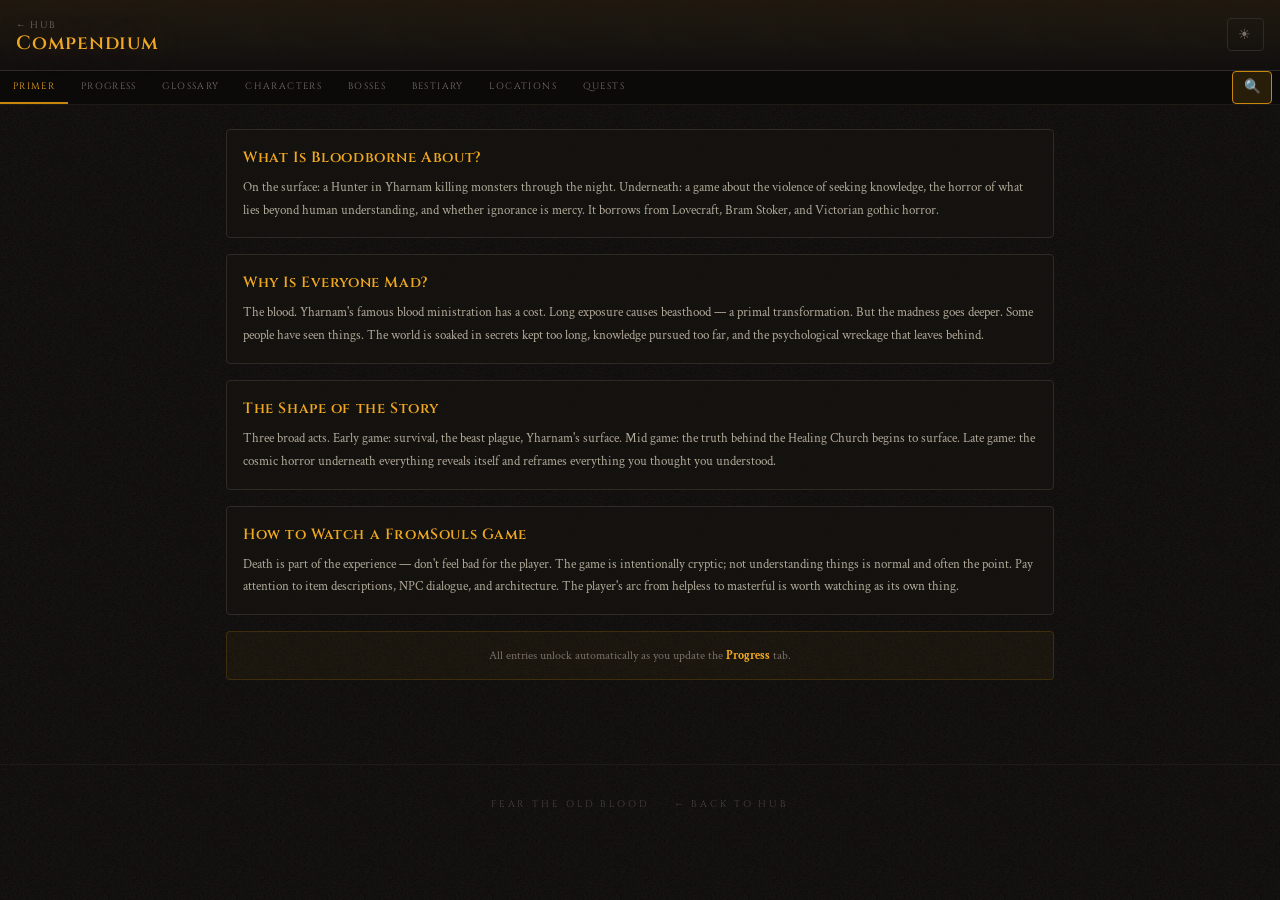
==== compendium.html @ 2b5a0d9a "Multi" ====
<!DOCTYPE html>
<html lang="en">
<head>
<meta charset="UTF-8">
<meta name="viewport" content="width=device-width, initial-scale=1.0">
<title>Hunter's Compendium — Bloodborne</title>
<link rel="stylesheet" href="shared.css">
<style>
.back-link{display:inline-flex;align-items:center;gap:0.4rem;font-size:0.6rem;letter-spacing:0.15em;text-transform:uppercase;font-family:var(--font-display);color:var(--text-dim);text-decoration:none;transition:color var(--transition)}
.back-link:hover{color:var(--accent-s)}
.area-list{max-height:280px;overflow-y:auto;display:flex;flex-direction:column;gap:2px;scrollbar-width:thin;scrollbar-color:var(--border) transparent}
.area-btn{text-align:left;padding:0.32rem 0.6rem;border-radius:3px;font-size:0.78rem;border:none;cursor:pointer;background:transparent;color:var(--text-mid);border-left:2px solid transparent;font-family:var(--font-body);transition:background var(--transition),color var(--transition);width:100%}
.area-btn:hover{background:var(--accent-dim)}
.area-btn.past{color:var(--text-faint);text-decoration:line-through}
.area-btn.current{background:rgba(200,134,10,0.15);color:var(--accent-s);border-left-color:rgba(200,134,10,0.4)}
.area-btn.boss{border-left-color:rgba(159,18,57,0.3)}
.area-badge{font-size:0.52rem;font-family:var(--font-display);letter-spacing:0.1em;text-transform:uppercase;margin-left:0.4rem;opacity:0.7}
.quest-progress-bar{height:2px;background:var(--border-sub)}
.quest-progress-fill{height:2px;transition:width 0.3s}
.quest-body{padding:0.65rem 0.85rem;border-top:1px solid var(--border-sub);display:none}
.quest-card.open .quest-body{display:block}
.type-header{font-size:0.6rem;letter-spacing:0.2em;text-transform:uppercase;font-family:var(--font-display);margin:1rem 0 0.4rem;padding-bottom:0.25rem;border-bottom:1px solid}
.tl-spine-color{background:linear-gradient(to bottom,#7c3aed,#1d4ed8,#0f766e,#b45309,#9f1239,#92400e)}
.section-intro{text-align:center;color:var(--text-dim);font-size:0.75rem;margin-bottom:0.85rem;font-style:italic}
.empty-state{text-align:center;color:var(--text-faint);font-style:italic;font-size:0.85rem;padding:2.5rem 0;font-family:var(--font-body)}
.session-form{display:flex;flex-direction:column;gap:0.55rem}
.search-result-row{display:flex;justify-content:space-between;align-items:center;padding:0.45rem 0.65rem;border-radius:3px;border:1px solid var(--border-sub);background:var(--surface);cursor:pointer;transition:border-color var(--transition)}
.search-result-row:hover{border-color:var(--accent)}
</style>
</head>
<body>

<header class="site-header">
  <div class="brand">
    <a href="index.html" class="back-link">&larr; Hub</a>
    <h1 style="font-size:1.2rem;margin-top:0.15rem">Compendium</h1>
  </div>
  <div class="header-controls">
<button class="btn btn-icon" id="themeToggle" title="Toggle theme">&#9728;</button>
  </div>
</header>

<nav class="tab-nav" id="tabNav">
  <button class="tab-btn active" data-tab="primer">Primer</button>
  <button class="tab-btn" data-tab="progress">Progress</button>
  <button class="tab-btn" data-tab="glossary">Glossary</button>
  <button class="tab-btn" data-tab="characters">Characters</button>
  <button class="tab-btn" data-tab="bosses">Bosses</button>
  <button class="tab-btn" data-tab="bestiary">Bestiary</button>
  <button class="tab-btn" data-tab="locations">Locations</button>
  <button class="tab-btn" data-tab="quests">Quests</button>
  <button id="searchToggle" onclick="toggleSearch()" title="Search" style="margin-left:auto;margin-right:0.5rem;background:var(--accent-dim);border:1px solid var(--accent);border-radius:var(--radius);color:var(--accent-s);cursor:pointer;font-size:0.85rem;padding:0.3rem 0.65rem;line-height:1;transition:background 0.2s,border-color 0.2s;flex-shrink:0">&#128269;</button>
</nav>

<!-- SPOILER SHIELD OVERLAY -->
<div id="spoilerOverlay" style="position:fixed;inset:0;z-index:500;background:rgba(0,0,0,0.92);backdrop-filter:blur(8px);align-items:center;justify-content:center;padding:1.5rem;display:none">
  <div style="max-width:440px;width:100%;border:1px solid #9f1239;border-radius:4px;background:#0c0a09;padding:1.5rem">
    <p style="font-size:0.6rem;letter-spacing:0.25em;text-transform:uppercase;font-family:var(--font-display);color:#9f1239;margin-bottom:0.5rem">Story Beat Ahead</p>
    <h2 id="spoilerTitle" style="font-family:var(--font-display);font-size:1.2rem;color:#fb7185;margin-bottom:0.75rem"></h2>
    <p id="spoilerText" style="font-size:0.84rem;color:#b0a898;line-height:1.7;margin-bottom:1.25rem"></p>
    <div style="display:flex;gap:0.6rem">
      <button id="spoilerConfirm" class="btn btn-primary" style="flex:1;padding:0.65rem;border-color:#9f1239;color:#fb7185;background:rgba(159,18,57,0.15)">Understood — Unlock</button>
      <button id="spoilerCancel" class="btn" style="flex:1;padding:0.65rem">Go Back</button>
    </div>
  </div>
</div>

<!-- SEARCH BAR -->
<div id="searchWrap" style="display:none;padding:0.5rem 1rem;border-bottom:1px solid var(--border-sub);position:sticky;top:96px;z-index:80;background:var(--bg);backdrop-filter:blur(8px)">
  <div style="position:relative">
    <input type="search" id="searchInput" placeholder="Search bosses, NPCs, enemies, locations..." style="padding-left:2rem;font-size:0.82rem">
    <span style="position:absolute;left:0.6rem;top:50%;transform:translateY(-50%);color:var(--text-faint);font-size:0.85rem;pointer-events:none">&#128269;</span>
  </div>
  <div id="searchResults" style="margin-top:0.5rem;display:flex;flex-direction:column;gap:0.3rem"></div>
</div>

<main class="page-wrap" style="padding-top:0.25rem;padding-bottom:1rem">
<section class="tab-panel active" id="tab-primer"><div id="primer-cards"></div></section>
<section class="tab-panel" id="tab-progress">
  <div class="bloodmoon-banner" id="bloodmoonBanner" style="display:none">
    <span class="bloodmoon-icon">&#127754;</span>
    <span>The Blood Moon has risen. Rom has been defeated — the world has changed permanently. The sky is red. Check on any NPCs you sent to Oedon Chapel.</span>
  </div>
  <div class="surface-box mb-md">
    <p class="eyebrow mb-sm">Currently At</p>
    <p id="currentAreaName" style="font-size:1.2rem;font-family:var(--font-display);color:var(--accent-s);margin-bottom:0.15rem"></p>
    <p id="currentPhase" style="font-size:0.68rem;color:var(--text-faint);font-family:var(--font-display)"></p>
  </div>
  <div class="surface-box mb-md">
    <p class="eyebrow" style="margin-bottom:0.65rem">Update Progress</p>
    <div class="area-list" id="areaList"></div>
  </div>
  <div style="border:1px solid var(--border);border-radius:var(--radius);padding:0.7rem">
    <div class="flex-between" style="font-size:0.62rem;color:var(--text-dim);margin-bottom:0.35rem">
      <span style="font-family:var(--font-display);letter-spacing:0.1em;text-transform:uppercase">Journey</span>
      <span id="progressPct">0%</span>
    </div>
    <div class="progress-track"><div class="progress-fill" id="progressBar" style="width:0%"></div></div>
    <div class="phase-dots" id="phaseDots"></div>
  </div>
</section>
<section class="tab-panel" id="tab-glossary"><p class="section-intro">Terms unlock as the story progresses. Tap to expand.</p><div id="glossary-cards"></div></section>
<section class="tab-panel" id="tab-characters"><p class="section-intro">Colour bar indicates faction. Unlocks on encounter.</p><div id="character-cards"></div></section>
<section class="tab-panel" id="tab-bosses"><p class="section-intro">Amber bar = required. Grey bar = optional.</p><div id="boss-cards"></div></section>
<section class="tab-panel" id="tab-bestiary"><p class="section-intro">Enemies grouped by type. Unlocks on first encounter.</p><div id="bestiary-cards"></div></section>
<section class="tab-panel" id="tab-locations"><p class="section-intro">Every location, unlocked as you explore.</p><div id="location-cards"></div></section>
<section class="tab-panel" id="tab-quests"><p class="section-intro">NPC questlines have no in-game tracking. Tap steps to mark complete. Red = missable.</p><div id="quest-cards"></div></section>
</main>

<footer class="site-footer">Fear the Old Blood &nbsp;&middot;&nbsp; <a href="index.html" style="color:var(--text-faint)">&larr; Back to Hub</a></footer>

<script>
var AREAS=[{name:"Hunter's Dream",phase:0},{name:"Central Yharnam",phase:0},{name:"Father Gascoigne",phase:0,boss:1},{name:"Cathedral Ward",phase:1},{name:"Old Yharnam",phase:1},{name:"Blood-Starved Beast",phase:1,boss:1},{name:"Hemwick Charnel Lane",phase:1},{name:"Witch of Hemwick",phase:1,boss:1},{name:"Vicar Amelia",phase:1,boss:1},{name:"Forbidden Woods",phase:2},{name:"Cainhurst Castle",phase:2},{name:"Darkbeast Paarl",phase:2,boss:1},{name:"Shadows of Yharnam",phase:2,boss:1},{name:"Byrgenwerth",phase:2},{name:"Rom, the Vacuous Spider",phase:2,boss:1},{name:"Yahar'gul",phase:3},{name:"The One Reborn",phase:3,boss:1},{name:"Nightmare Frontier",phase:3},{name:"Amygdala",phase:3,boss:1},{name:"Lecture Building",phase:3},{name:"Upper Cathedral Ward",phase:3},{name:"Ebrietas",phase:3,boss:1},{name:"Micolash",phase:3,boss:1},{name:"Nightmare of Mensis",phase:3},{name:"Mergo's Wet Nurse",phase:3,boss:1},{name:"Gehrman",phase:4,boss:1},{name:"Moon Presence",phase:4,boss:1},{name:"Hunter's Nightmare",phase:3,dlc:1},{name:"Ludwig",phase:3,boss:1,dlc:1},{name:"Research Hall",phase:3,dlc:1},{name:"Living Failures",phase:3,boss:1,dlc:1},{name:"Lady Maria",phase:3,boss:1,dlc:1},{name:"Fishing Hamlet",phase:3,dlc:1},{name:"Orphan of Kos",phase:3,boss:1,dlc:1}];
var PHASE_LABELS=["Early Game","Mid Game","Mid-Late","Late Game","Endgame"];
var PHASE_COLORS=["#92400e","#1d4ed8","#065f46","#7c3aed","#9f1239"];
var FC={Hunters:"#b45309","Hunter's Dream":"#7c3aed","Healing Church":"#0f766e",Executioners:"#92400e",Vilebloods:"#9f1239",Byrgenwerth:"#1d4ed8",Civilian:"#4b5563","The League":"#065f46"};
var PRIMERS=[{title:"What Is Bloodborne About?",content:"On the surface: a Hunter in Yharnam killing monsters through the night. Underneath: a game about the violence of seeking knowledge, the horror of what lies beyond human understanding, and whether ignorance is mercy. It borrows from Lovecraft, Bram Stoker, and Victorian gothic horror."},{title:"Why Is Everyone Mad?",content:"The blood. Yharnam's famous blood ministration has a cost. Long exposure causes beasthood — a primal transformation. But the madness goes deeper. Some people have seen things. The world is soaked in secrets kept too long, knowledge pursued too far, and the psychological wreckage that leaves behind."},{title:"The Shape of the Story",content:"Three broad acts. Early game: survival, the beast plague, Yharnam's surface. Mid game: the truth behind the Healing Church begins to surface. Late game: the cosmic horror underneath everything reveals itself and reframes everything you thought you understood."},{title:"How to Watch a FromSouls Game",content:"Death is part of the experience — don't feel bad for the player. The game is intentionally cryptic; not understanding things is normal and often the point. Pay attention to item descriptions, NPC dialogue, and architecture. The player's arc from helpless to masterful is worth watching as its own thing."}];
var GLOSSARY=[

{term:"Insight",u:0,
summary:"A stat representing how much cosmic truth you've witnessed.",
lore:"Insight is Bloodborne's most unusual mechanic — a number that represents not skill or experience but exposure to the truth of the world. It accumulates when you witness certain things: finding a boss for the first time, consuming certain items, surviving certain encounters. At higher Insight levels the game literally changes around you. You begin to hear things that weren't audible before. You begin to see things that weren't visible. The Amygdalae clinging to buildings throughout Yharnam are always there — you simply lack the perceptual capacity to notice them until your Insight is high enough. The game is making a quiet argument: reality does not change. Your ability to perceive it does."},

{term:"The Hunt",u:0,
summary:"The nightly ritual where Hunters cull the beast plague.",
lore:"The Hunt is both a specific event — the night the game takes place on — and an ongoing institution that has been running in Yharnam for generations. Hunters are recruited, trained, and sent out to cull the beasts that the blood ministration creates. They die. They return to the Dream. They go out again. The Hunt never ends because the blood never stops producing beasts, and the Healing Church never stops administering the blood. Gehrman has been running this cycle from his wheelchair for longer than anyone alive can remember. The Hunt is not a solution to Yharnam's problem. It is the management of a problem the Church created and refuses to stop creating."},

{term:"Old Blood",u:0,
summary:"The mysterious blood at the heart of Yharnam's medicine and its curse.",
lore:"The Old Blood is the foundation of everything in Bloodborne. It originates from contact with the Great Ones — specifically from the Pthumerian civilisation's ancient communion with whatever lives beneath the earth. It has genuine healing properties: pilgrims travel from across the world to Yharnam for blood ministration that cures diseases conventional medicine cannot touch. It also transforms people into beasts with prolonged exposure. The Healing Church knows this. It has always known this. The blood ministration continues anyway, because the Church's power is built on it, and because the upper echelons are pursuing something with the blood that they consider worth the cost — even if the cost is paid by everyone else."},

{term:"Beasthood",u:0,
summary:"The transformation that overtakes those who overuse the blood.",
lore:"Beasthood is what the Old Blood does to a person when it has had enough time and enough quantity to complete its work. The transformation is not instantaneous and not identical in every case — some people become enormous feral creatures, some retain human shape while losing human cognition, some fight it for years before succumbing. The Healing Church frames beasthood as a disease, an affliction that happens to the weak or the unlucky. The game suggests otherwise: beasthood is a predictable consequence of the blood, not an accident. The hunters who cull the beasts are themselves using the blood. The line between hunter and beast is the Hunt's central dramatic irony, and every major character is standing somewhere on it."},

{term:"Healing Church",u:0,
summary:"The religious institution controlling Yharnam's blood ministration.",
lore:"The Healing Church was founded by Laurence after his split from Master Willem at Byrgenwerth. He took the Old Blood, built an institution around its distribution, and positioned that institution as both medical authority and religious power simultaneously — a combination that made the Church essentially unaccountable to anyone. By the time of the game the Church has stratified into several distinct layers: the street-level clergy and nurses who administer the blood in good faith, the Hunters who cull the beasts in good faith, and the upper echelons — the Choir, the Pthumerians, the secret researchers — who have been pursuing something else entirely for decades, using the lower ranks as cover and the city of Yharnam as a laboratory."},

{term:"Blood Echoes",u:0,
summary:"The currency of Bloodborne, stolen from the dead.",
lore:"Blood Echoes are the game's currency and experience system combined — dense concentrations of blood memory harvested from the enemies you kill. The implication is that every echo carries the remnant of the person it came from: their experience, their strength, their history compressed into something transferable. When you die you drop your echoes where you fell, and if you die again before retrieving them they're gone. This is not just a game mechanic. It's a statement about how Yharnam works: the city runs on death, the Church profits from the cycle, and everything of value has been taken from someone who no longer needs it."},

{term:"Caryll Runes",u:7,
summary:"Transcriptions of Great One sounds granting passive powers.",
lore:"Caryll Runes were developed by Runesmith Caryll, a student of Byrgenwerth who had the ability to hear the sounds the Great Ones make and transcribe them into written symbols. Memorising a rune — etching it into the mind — grants passive abilities: more health, more stamina, resistance to certain damage types, access to covenant benefits. The runes are essentially compressed fragments of Great One communication, distilled into something the human mind can hold without breaking. The fact that they work at all says something about the relationship between human cognition and the cosmic: we cannot understand what the Great Ones are saying, but we can benefit from the shape of it."},

{term:"Kin",u:12,
summary:"Enemies who have transcended beasthood toward something cosmic.",
lore:"Where Beasts represent the downward transformation of humanity into animal savagery, Kin represent an upward transformation toward something cosmic and alien. They are associated with the Great Ones, with higher knowledge, with the kind of ascension that Byrgenwerth and the Healing Church's upper echelons were trying to engineer. The distinction matters: the Church sends hunters to kill beasts because beasts are an embarrassment, evidence of what the blood does. The Kin are something the Church was trying to create. The line between a successful experiment and a monster, in Bloodborne, is largely a matter of institutional perspective."},

{term:"Great Ones",u:14,
summary:"Incomprehensible beings from beyond human understanding.",
lore:"The Great Ones are the cosmic beings at the top of Bloodborne's hierarchy — entities so far beyond human scale that direct contact with them tends to shatter the human mind. They are not evil, exactly. They do not seem to operate according to anything recognisable as morality. They lose their children and seek surrogates. They leave behind knowledge and blood and offspring. They exist on a register of experience that human language was not built to describe. The entire history of Yharnam — the Pthumerians, Byrgenwerth, the Healing Church, the Hunt itself — is the story of human beings trying to reach the Great Ones by increasingly desperate means, and the Great Ones remaining, in every meaningful sense, unreachable."},

{term:"Blood Moon",u:14,
summary:"A world-state shift triggered mid-game that changes everything.",
lore:"The Blood Moon is triggered by the death of Rom, the Vacuous Spider, who maintained a veil hiding the true state of the world from ordinary perception. When she dies, the veil drops. The sky turns red. NPCs who were in unsafe locations are now gone, dead, or transformed. Enemies in certain areas are replaced by stronger versions. The world you thought you were navigating is revealed to have been a filtered version of itself all along. The Blood Moon is Bloodborne's structural argument made literal: the game was always about the gap between what Yharnam presents and what Yharnam is. Rom's death closes that gap. What you see after is the truth."},

{term:"The Nightmare",u:19,
summary:"A plane between the waking world and the cosmos.",
lore:"The Nightmare is not one place but a category — a type of space that exists between ordinary reality and the incomprehensible outer reaches where the Great Ones dwell. The Hunter's Dream is a Nightmare. The Nightmare Frontier is a Nightmare. The Nightmare of Mensis is a Nightmare. They share certain properties: distorted physics, compressed time, the presence of things that could not survive in the waking world. They are created by grief, by guilt, by rituals gone wrong, by pacts made under duress. The Nightmares are Bloodborne's answer to the question of where you put something too large and too terrible to exist in ordinary space. You put it somewhere that is almost real, and you hope the walls hold."},

{term:"Umbilical Cord",u:23,
summary:"Remnants of a connection to a Great One. Three are needed for the true ending.",
lore:"The One Third of Umbilical Cord items are physical remnants of connections between humans and Great Ones — the evidence that such connections happened, that they produced something, and that what they produced was significant enough to preserve. There are four in the game, though only three need to be consumed. Each has a specific history: one belongs to Mergo and the Pthumerian Queen, one to Arianna and her Cainhurst bloodline, one to Iosefka's experiments, one to the child that Gehrman's Doll may or may not have carried. Consuming three of them before the final boss changes the ending entirely — it is the game's mechanism for saying that you have gathered enough of the truth to face what comes next."},

{term:"Frenzy",u:17,
summary:"A late-game status effect that builds rapidly and nearly kills you instantly.",
lore:"Frenzy is the game's most punishing status condition — a gauge that fills when you are exposed to certain enemies, environments, or the Brain of Mensis. When it fills completely it deals a single enormous hit of damage, almost always fatal. Unlike poison or slow bleed, Frenzy builds in seconds rather than minutes, and the sources of it tend to be things that are already terrifying: the Brain of Mensis, the Lecture Building, the deeper Nightmares. Sedatives cure it. The game gives you very few of them. Frenzy is Bloodborne's mechanical argument that some knowledge is genuinely dangerous — the mind breaks faster than the body."},

{term:"Blood Ministration",u:0,
summary:"The healing practice at the heart of Yharnam's society — and its downfall.",
lore:"Blood ministration is the Healing Church's gift to the world: the transfusion of Old Blood that cures diseases conventional medicine cannot touch. Pilgrims travel from across the known world to receive it. It works. It genuinely heals people. It also, with prolonged exposure, causes beasthood. The Church knows this. It has known since Laurence first distributed the blood. Blood ministration is the engine that built Yharnam's wealth, the Healing Church's power, and the entire system that the game takes place within. Without it there are no hunters, no Hunt, no Dream. The tragedy of Bloodborne is not that blood ministration was a lie. It is that it was true — and that the people who ran it decided the benefits were worth the cost, even when the cost was paid entirely by everyone else."},

{name:"Chalice Dungeons",type:"Dungeon",u:0,art:"chalice-dungeons",
lore:"The Chalice Dungeons are the labyrinthine tombs built by the Pthumerian civilisation beneath Yharnam — the oldest structures in the game, predating the Healing Church, Byrgenwerth, and everything built above. They are procedurally generated, meaning no two are identical, but thematically consistent: stone corridors, ritual chambers, the residue of ceremonies performed millennia ago. The dungeons hold Pthumerian queens, ancient beasts, and the physical evidence of first contact with the Great Ones. The Healing Church used them as the source of the Old Blood. Everything that has happened in Yharnam since can be traced back to what someone found in these tunnels and decided to bring up with them."}

];
var NPCS=[

{name:"Gehrman",f:"Hunters",u:0,role:"The First Hunter",art:"gehrman",
lore:"Gehrman is the oldest Hunter — the first one, made so by a bargain with the Moon Presence that he may not have fully understood when he struck it. He built the Hunter's Workshop, trained the first generation of hunters, and helped create the weapons still used today. He also fell in love with Lady Maria, his finest student, and when she died he built the Doll in her image to keep him company in the Dream he cannot leave. He sits in his wheelchair and watches hunters come and go, die and return, across uncounted years. He is kind, melancholy, and carrying a weight of guilt and grief that has had centuries to compound. When he asks you to rest at the end of the game, he means it as mercy. That's the most heartbreaking thing about him."},

{name:"The Doll",f:"Hunter's Dream",u:0,role:"Keeper of the Dream",art:"the-doll",
lore:"The Doll was made by Gehrman, modelled after Lady Maria, to keep him company in the Hunter's Dream. She is not alive in any conventional sense — and yet she is warm, attentive, and speaks with a care that feels entirely genuine. She channels the echoes of the dead into the Hunter's body, allowing growth. She tends the Dream's garden. She watches hunters return from death over and over and greets each one as though they matter. Whether there is something truly present behind her eyes, or whether that presence was placed there by Gehrman's grief and longing, is one of the game's gentlest unanswered questions."},

{name:"Gilbert",f:"Civilian",u:1,role:"Ailing Traveller",art:"gilbert",
lore:"Gilbert came to Yharnam from a foreign country seeking the blood cure for a serious illness. He arrived too late — or perhaps the cure was never what it claimed to be. He is confined to his home in Central Yharnam, speaking to you through a barred window, too sick to flee and too stubborn to despair. He is one of the warmest presences in the game: genuinely helpful, honestly frightened, and clear-eyed about what is happening to Yharnam in a way most residents are not. He gives you directions, encouragement, and eventually a weapon. His questline ends quietly and inevitably, as things in Yharnam tend to do."},

{name:"Eileen the Crow",f:"Hunters",u:1,role:"Hunter of Hunters",art:"eileen",
lore:"Eileen belongs to the Hunter of Hunters covenant — a small, self-appointed order dedicated to killing hunters who have lost themselves to bloodlust. It is, as she describes it, a mercy. She is old, experienced, and deeply weary of the work. She has been at this long enough to know that the line between hunter and beast is thin and that crossing it is not always a choice. She watches over the streets of Yharnam with the grim patience of someone who has seen this before, many times, and knows exactly how it ends. Her armour is crow feathers. She chose it because crows pick the battlefield clean after the fighting is done."},

{name:"Viola's Daughter",f:"Civilian",u:1,role:"Lost Child of Yharnam",art:"violas-daughter",
lore:"The girl in the window has no name in the game. She is Viola's daughter and Gascoigne's daughter, waiting by her window in Central Yharnam for parents who are not coming back. She gave her father a music box that played a lullaby — the same lullaby that briefly reaches him during his boss fight, giving him one last moment of himself before the beast takes over entirely. She doesn't know this yet. She just wants her mother to come home. The Red Jewelled Brooch on Viola's corpse belongs to her. What you choose to do with it determines what little future she has."},

{name:"Lonely Old Woman",f:"Civilian",u:1,role:"Frightened Survivor",art:"lonely-old-woman",
lore:"The Lonely Old Woman is one of several Yharnam civilians barricaded inside their homes during the Hunt, reachable only through a window. She is frightened, isolated, and desperate for somewhere safer to go. She represents the ordinary people of Yharnam — those who didn't transform, didn't ascend, and didn't become hunters. They just locked their doors and hoped the night would end. Whether she survives depends entirely on whether you remember to send her somewhere safe before the world changes."},

{name:"Oedon Chapel Dweller",f:"Civilian",u:3,role:"Cathedral Survivor",art:"oedon-chapel-dweller",
lore:"The Chapel Dweller is a large, simple man sheltering inside Oedon Chapel in Cathedral Ward. He's not a hunter, not a scholar, not a church official — just someone who found a relatively safe place and stayed in it. He becomes important as a destination: the Oedon Chapel is one of the only safe havens in Yharnam, and sending civilians there gives them a chance of surviving the night. He greets each new arrival with uncomplicated warmth. In a game full of hidden agendas and cosmic horrors, his straightforwardness is quietly remarkable."},

{name:"Alfred",f:"Executioners",u:3,role:"Hunter of the Executioners",art:"alfred",
lore:"Alfred is a Hunter of the Executioners — a holy order founded by the deceased Logarius, dedicated to hunting Vilebloods and purging corrupt blood from the world. He is warm, earnest, and immediately likeable, which makes his questline one of the most unsettling in the game. Alfred's faith is complete and unexamined. He believes entirely in Logarius, in the Executioners' mission, and in the righteousness of what he does. That kind of absolute conviction, the game suggests quietly, is its own form of madness. His ending is not a tragedy of corruption. It is a tragedy of a man who got exactly what he wanted."},

{name:"Arianna",f:"Civilian",u:3,role:"Woman of the Night",art:"arianna",
lore:"Arianna works in Cathedral Ward and is immediately compassionate when you speak to her — she gives you her blood without hesitation, which provides a unique buff. She is descended, distantly, from Cainhurst bloodlines, which becomes relevant in ways she never asked for and doesn't know about. She is one of the civilians you can send to the Oedon Chapel for safety. Whether you do so — and whether you manage it before the Blood Moon rises — determines what happens to her in the game's second half. Her fate is one of the quieter cruelties Bloodborne hides in plain sight."},

{name:"Sister Adella",f:"Healing Church",u:3,role:"Church Servant",art:"sister-adella",
lore:"Sister Adella is a Church nurse found imprisoned in Hypogean Gaol, having been taken by the Snatchers. She is devout, dutiful, and quietly unstable in ways that only become apparent later. Her faith in the Church and its blood is the load-bearing wall of her personality — threaten it, even inadvertently, and she becomes dangerous. She can be sent to the Oedon Chapel, where she and Arianna occupy the same fragile peace until something tips the balance. Her questline is a study in how religious devotion and psychological fragility can occupy the same person simultaneously."},

{name:"Djura",f:"Hunters",u:4,role:"Protector of Old Yharnam",art:"djura",
lore:"Djura is an old hunter who stations himself atop a tower in Old Yharnam with a gatling gun, opening fire on anyone who enters and starts killing the beasts below. He is not mad. He is not corrupted. He made a choice: the beasts of Old Yharnam were people once, and he refuses to pretend otherwise. The Church burned this district to the ground to stop the plague and declared the beasts sub-human to make that easier. Djura disagreed. He has been up in that tower ever since, a one-man protest against a policy enacted decades before you arrived. He is one of the most morally coherent characters in the game."},

{name:"Iosefka",f:"Healing Church",u:1,role:"Clinic Doctor",art:"iosefka",
lore:"Iosefka runs the clinic near the start of the game and speaks to you through a locked door with genuine warmth, offering shelter to any survivors you send her way. Pay attention to when her voice changes. The real Iosefka is replaced at some point by an impostor — another Church operative using her identity while conducting experiments in the clinic. The people you send to her for safety are the subjects. The Iosefka you eventually meet in person, accessed through the back of the clinic via the Forbidden Woods, is doing something the Healing Church considers research. Her story is one of the game's most quietly horrifying."},

{name:"Master Willem",f:"Byrgenwerth",u:13,role:"Founder of Byrgenwerth",art:"master-willem",
lore:"Master Willem founded Byrgenwerth College and led its descent into the Chalice Dungeons in search of Pthumerian knowledge. His obsession was eyes — specifically, the idea that accumulating more eyes on the inside of one's brain would allow ascension to a higher plane of existence. He and Laurence had the same goal and the same starting point and reached completely different conclusions about how to get there. Willem wanted pure knowledge. Laurence wanted to share the blood. Both were wrong in ways neither could see. By the time you find Willem, he is sitting in a rocking chair overlooking the lake at Byrgenwerth, past speech, past reason, and possibly past caring."},

{name:"Annalise",f:"Vilebloods",u:10,role:"Immortal Queen of Cainhurst",art:"annalise",
lore:"Annalise is the last Vileblood — the immortal Queen of Cainhurst Castle, sealed away by Logarius who gave his life to keep her imprisoned. The Vilebloods were created when Laurence brought the Old Blood to Cainhurst, producing a bloodline the Healing Church later declared corrupt and heretical. Annalise collects the blood dregs of hunters who join her covenant, searching for an heir — a child of blood to carry on the Vileblood line. She is imperious, patient, and entirely unimpressed by the passage of time. She has been behind that seal for centuries and treats it less as imprisonment and more as an extended inconvenience."},

{name:"Valtr",f:"The League",u:9,role:"Beast Eater, Covenant Leader",art:"valtr",
lore:"Valtr founded the League after a singular experience: he ate the flesh of a slain beast and found vermin crawling inside it — tiny creatures invisible to most people. He became convinced that these vermin are the true root of the scourge, parasites that spread beasthood from host to host. The League hunts cooperatively and collects vermin from their kills, offering them to Valtr in exchange for his blessing. Whether the vermin are real, metaphorical, or a symptom of Valtr's own encroaching madness is left entirely to the player's interpretation. His ending is one of the game's most ambiguous disappearances."},

{name:"Simon the Harrowed",f:"Hunters",u:27,role:"Old Hunter, Seeker of Truth",art:"simon",dlc:1,
lore:"Simon is an Old Hunter — one of the generation that served the Healing Church before the events of the main game. He came to the Hunter's Nightmare specifically to uncover the truth about what happened at the Fishing Hamlet: the massacre the old hunters carried out, the Great One they desecrated, and why those events were buried so thoroughly. He is hunted by Brador for what he knows and what he's looking for. Simon is the DLC's conscience — the character asking the questions that nobody in the Church wants asked, at considerable personal cost."},

{name:"Lady Maria",f:"Hunters",u:29,role:"Clocktower Hunter",art:"lady-maria",dlc:1,
lore:"Maria was Gehrman's student and the finest hunter of her generation. She came from Cainhurst — Vileblood nobility — and rejected that heritage entirely to become something she chose rather than something she was born into. She was present at the Fishing Hamlet massacre and participated in what was done there. The guilt broke her. She threw her weapon into a well, locked herself in the Astral Clocktower, and died. Her ghost remains in the Hunter's Nightmare because that is where people go when their sins are too heavy to let them leave. The boss fight against her is a reckoning, not a battle."},

{name:"Brador",f:"Healing Church",u:27,role:"Church Assassin",art:"brador",dlc:1,
lore:"Brador is the Healing Church's secret enforcer in the DLC — a hunter sent to silence anyone who learns too much about the Fishing Hamlet and what happened there. He wears the hide of the beast he became as a kind of penance, or perhaps a reminder, or perhaps because guilt wears strange shapes. He hunts Simon the Harrowed throughout the DLC and will eventually hunt you too, invading your world repeatedly once you progress far enough. He is not a villain in any straightforward sense. He is a man doing a terrible job because he believes the alternative is worse, and he has been doing it long enough that he may no longer remember why he started."},

{name:"Henryk",f:"Hunters",u:2,role:"Old Hunter, Gascoigne's Partner",art:"henryk",
lore:"Henryk was Gascoigne's hunting partner — the two worked together for years before the beast plague claimed Gascoigne. He is the target of Eileen the Crow's questline: a hunter who has succumbed to bloodlust and needs to be put down. Henryk is not a monster. He is an old man who has been hunting too long, lost his partner to the thing they were both fighting, and kept going anyway past the point where stopping was possible. He is what Eileen is trying to prevent. He is what every hunter eventually becomes if the Hunt goes on long enough."},

{name:"Patches the Spider",f:"Civilian",u:19,role:"Unsavoury Merchant",art:"patches",
lore:"Patches is a recurring character across multiple FromSoftware games — always untrustworthy, always surviving, always selling things you need at prices you resent. In Bloodborne he appears in the Lecture Building transformed, partially, into something spider-like. He is not happy about this. He sells useful items and speaks with the particular candour of someone who has entirely given up on pretending to be better than he is. His presence is a small joke the game tells itself — the one constant across all of FromSoftware's worlds is that Patches will be there, and he will be fine, and you will resent how fine he is."}

];
var BOSSES=[
{name:"Cleric Beast",area:"Central Yharnam",opt:1,u:1,
lore:"The Cleric Beast is what remains of a member of the Healing Church clergy — someone who devoted their life to the blood ministration and was consumed by it. It is enormous, hunched, and weirdly graceful for something so broken. Its presence on the bridge at the start of the game is less a boss encounter and more a statement of intent: this is what the Old Blood does to people. Even the devout. Even the healers.",
notes:"This is technically optional — you can skip straight to Gascoigne — but most players fight it first because it\'s right there on the main path. It\'s a good introduction to Bloodborne\'s combat rhythm: aggressive, close, and punishing if you play defensively. Watch for the moment it starts swinging wildly — that\'s the game teaching you to step into attacks rather than away from them.",
art:"cleric-beast"},

{name:"Father Gascoigne",area:"Central Yharnam",opt:0,u:2,
lore:"Gascoigne was a Hunter — a real one, not a beast. He came to Yharnam from outside, fell in love, had children, and built a life alongside the Hunt. Then the blood took him. His wife Viola tried to bring him back with a music box that played a tune only he would recognise. It didn\'t work — or it worked just long enough to make everything worse. He is not a monster. He is a man who lost the fight every Hunter is always fighting.",
notes:"One of the most emotionally resonant boss fights in the game despite being only the second one. He fights in three phases: human hunter, frenzied hunter, and finally full beast. The music box his daughter gave you can be used during the fight to briefly stagger him — it\'s one of the few moments in Bloodborne where the lore and the mechanics merge perfectly. Before the fight, finding Viola\'s corpse nearby recontextualises everything.",
art:"father-gascoigne"},

{name:"Blood-Starved Beast",area:"Old Yharnam",opt:1,u:5,
lore:"The Blood-Starved Beast has no surviving identity — whatever person it was has been entirely consumed. It is the scourge in its most advanced visible form: a creature that has shed skin, sanity, and humanity alike, driven by nothing but hunger. Old Yharnam, where it lurks, was burned by the Healing Church in an early attempt to contain the plague. The beast survived the fire. That should tell you something.",
notes:"A significant difficulty spike after Gascoigne, which is why many players tackle other areas first. It is extremely fast and aggressive, with a particularly brutal third phase where it coats itself in its own blood to gain poison attacks. Fire Paper on your weapon is a huge help. The Church Servant enemies in the area drop Pungent Blood Cocktails which can be thrown to briefly distract it — a rare moment of environmental mercy from this game.",
art:"blood-starved-beast"},

{name:"Witch of Hemwick",area:"Hemwick Charnel Lane",opt:1,u:7,
lore:"The Witches of Hemwick are not single individuals but a pair — ancient women who have discovered that the Mad Ones, those strange insectoid beings, can be summoned and controlled. They are less monsters than they are practitioners of something very old and very wrong. Hemwick Charnel Lane is where Yharnam sends its dead, and the Witches have been tending that relationship between the living and deceased for longer than anyone alive can remember.",
notes:"One of the more unusual boss encounters — less a combat test and more a puzzle. The arena fills with Mad Ones and the Witches teleport constantly, only becoming vulnerable for brief windows. The trick is learning to ignore the summoned creatures and focus entirely on finding which shadowy corner the Witch has moved to. Low health, high atmosphere. A welcome breath after the Blood-Starved Beast.",
art:"witch-of-hemwick"},

{name:"Vicar Amelia",area:"Cathedral Ward",opt:0,u:8,
lore:"Vicar Amelia is the leader of the Healing Church in the present day of the game. When you find her she is kneeling at the altar of the Grand Cathedral, clutching a gold pendant and praying — even as she transforms, even as the beast claims her, her faith holds. She never stops praying. She never lets go of the pendant. Whatever she believed in, she believed it completely, and the tragedy is that her devotion did absolutely nothing to save her. The pendant she guards contains a password that reveals the secret of Byrgenwerth.",
notes:"A pivotal boss — defeating Amelia triggers the shift to mid-game and the world changes noticeably afterwards (different NPC states, altered enemy positions in some areas). She is large, fast, and has a healing ability that can be interrupted by dealing enough burst damage. Her prayer animation at the start of the fight is one of the most quietly devastating images in the game. Take a moment before attacking.",
art:"vicar-amelia"},

{name:"Darkbeast Paarl",area:"Hypogean Gaol",opt:1,u:11,
lore:"Paarl is ancient — even by Yharnam\'s standards. The beast has been imprisoned in the Hypogean Gaol for so long that its flesh has rotted away, leaving only skeleton and the crackling lightning that now constitutes its nervous system. There is a theory that very old, very powerful beasts eventually transcend beasthood into something adjacent to the Kin — the cosmic enemies associated with the Great Ones. Paarl may be evidence of this. It is no longer quite a beast. It is not quite anything else either.",
notes:"Reached by being kidnapped by Snatchers and waking in the Gaol — a jarring and disorienting way to find a boss. Paarl is covered in electricity that damages you on contact and can stun-lock dangerously. The trick most players discover eventually: get underneath it. Its underbelly is its weakest point and most of its lightning attacks miss completely if you\'re hugging its legs. Defeating Paarl also unlocks a shortcut gate and opens a peaceful resolution to Djura\'s questline.",
art:"darkbeast-paarl"},

{name:"Shadows of Yharnam",area:"Forbidden Woods",opt:0,u:12,
lore:"The Shadows of Yharnam are servants of the Pthumerian queen Yharnam — ancient guardians who have followed her across centuries, their identities subsumed entirely into their function. They fight as one unit, coordinating with unnerving synchronicity. Their connection to the snake-filled Forbidden Woods suggests deep ties to Pthumerian worship and the ancient blood rituals that predate even the Healing Church. They are what loyalty looks like when it outlives everything that gave it meaning.",
notes:"A three-on-one fight that punishes tunnel vision — focusing too hard on one Shadow while the others act freely is a fast way to die. They have varied movesets including fire, poison, and magic swords, so the first few attempts are usually about learning which is which. Staggering them and parrying is highly effective once you\'ve identified the pattern. Killing one quickly early is the recommended approach before the fight gets chaotic.",
art:"shadows-of-yharnam"},

{name:"Rom, the Vacuous Spider",area:"Byrgenwerth",opt:0,u:14,
lore:"Rom was a student at Byrgenwerth College who ascended — partially. She gained enough insight to pierce the veil between worlds but not enough to become truly Kin. She exists in between: physically monstrous, cosmically significant, intellectually vacuous. Her purpose, whether self-chosen or assigned, is to maintain the boundary that hides the Blood Moon from the waking world. She is a living secret-keeper. Her death tears that veil away permanently and Yharnam changes forever. Killing Rom is the point of no return.",
notes:"The most important boss in the game from a narrative standpoint — her death triggers the Blood Moon, permanently altering the world state. The fight itself has three phases: Rom is surrounded by spider children who must be cleared before she takes damage, then she teleports and summons more. The meteor attack in the later phase hits hard but is avoidable by moving perpendicular to its direction. After this fight, check on any NPCs you\'ve sent to safety immediately.",
art:"rom"},

{name:"The One Reborn",area:"Yahar'gul",opt:0,u:16,
lore:"The One Reborn is the Healing Church\'s ritual made literal — a mass of corpses fused together into a single grotesque entity, the product of Yahar\'ul\'s bell-ringing women and their death-summoning ceremonies. It represents the Church\'s darkest secret: that beneath the charity and the medicine, the upper echelons were performing blood rites with the dead, trying to summon something. The One Reborn is what they managed to produce. It is not what they were hoping for.",
notes:"The bell-ringing women on the balconies above the arena constantly call in toxic projectile attacks that can quickly overwhelm you if ignored. The first priority for most players is to get up to those balconies via the side ladders and silence the bells — the fight becomes far more manageable without the constant rain of filth. The boss itself is large but slow, vulnerable to fire, and has several clearly telegraphed slam attacks. More of an environmental puzzle than a pure combat test.",
art:"the-one-reborn"},

{name:"Amygdala",area:"Nightmare Frontier",opt:1,u:18,
lore:"Amygdala are Great Ones — or creatures very close to them. They appear throughout Yharnam as enormous statues clinging to buildings, invisible to anyone without sufficient Insight. Only those who have seen enough of the truth can perceive them at all. The one fought in the Nightmare Frontier has been trapped there, and its suffering has made it volatile. The name Amygdala refers to the part of the brain that processes fear and emotion — a quiet suggestion that these creatures may feel things deeply, even if what they feel is incomprehensible.",
notes:"A visually spectacular fight against something that genuinely feels alien. The key discovery most players make: Amygdala\'s head is its weak point, and you can grab onto its arms and body during certain attacks to ride it and deal massive damage. Its arm-ripping attack in the final phase is one of the most memorable moments in the game — it tears off its own limbs and uses them as weapons, which is either horrifying or fascinating depending on your disposition.",
art:"amygdala"},

{name:"Celestial Emissary",area:"Upper Cathedral Ward",opt:1,u:20,
lore:"The Celestial Emissaries are failed attempts by the Healing Church\'s Choir to create vessels capable of communing with the Great Ones. They are small, frail, and numerous — experiments that almost worked. The one that grows into the boss encounter is simply one that absorbed more of whatever the Church was channelling. They are tragic more than threatening: beings created specifically to bridge a gap between human and divine, and left in the Cathedral when that project was abandoned.",
notes:"The most straightforward boss in the game\'s late section. The emissaries are weak individually and the boss phase — when one grows large — is not dramatically more difficult. Worth fighting for the Blood Rockite it drops. The Upper Cathedral Ward leading to it is far more disturbing than the boss itself, with its lobotomised Church servants and the implications of what the Choir was doing up here.",
art:"celestial-emissary"},

{name:"Ebrietas, Daughter of the Cosmos",area:"Upper Cathedral Ward",opt:1,u:21,
lore:"Ebrietas is a Great One who was left behind — abandoned by her kin when they departed, or simply unable to follow. The Healing Church found her and built a secret chapel beneath the Cathedral to house her, studying her and using her as a conduit for their most advanced rituals. She is not imprisoned exactly. She is tended. Whether she consents to this arrangement is unknowable, but there is something in her fight — the way she weeps, the forward lunge that reads more like an embrace — that suggests she may have wanted connection as much as the Church wanted power.",
notes:"One of the hardest optional bosses in the game. Her charge attack at the start of phase two hits like a freight train and has caught out many players who weren\'t watching. She is weak to bolt damage and her head is the primary target — staying close and slightly to her side minimises how many of her attacks can reach you. The fight is widely considered one of the most beautiful in the game visually. The location, the music, and the strange grief of it all.",
art:"ebrietas"},

{name:"Micolash, Host of the Nightmare",area:"Nightmare of Mensis",opt:0,u:22,
lore:"Micolash led the School of Mensis — a Byrgenwerth splinter group obsessed with directly contacting the Great Ones. He performed a ritual that plunged himself and his colleagues into a shared nightmare, seeking communion with something vast. He got it. He\'s been in the Nightmare ever since, endlessly running through its corridors in a cage he wears on his head, babbling prayers to Kos and Oedon, chasing enlightenment that may or may not have already arrived. He is the game\'s most darkly comic figure and one of its most genuinely tragic.",
notes:"A chase sequence as much as a boss fight. Micolash runs from you through the maze-like Nightmare, and you have to corner him twice by navigating the correct path while he uses mirrors to escape. Once cornered he fights with his fist and with A Call Beyond — a powerful arcane attack that covers a wide area. The trick is to stay in the doorway where the ceiling limits his targeting. His dialogue during the fight is some of the best writing in the game.",
art:"micolash"},

{name:"Mergo's Wet Nurse",area:"Nightmare of Mensis",opt:0,u:24,
lore:"Mergo is an infant Great One, the child of the Pthumerian Queen Yharnam and possibly a Great One father. It exists somewhere in the Nightmare, crying endlessly — and that crying is what sustains the Hunt. The Wet Nurse is its guardian: a towering, many-armed shade that exists to protect something that may not even have a physical form. It does not speak. It does not hesitate. It is purpose without personality, devotion without a self. Silencing Mergo\'s cries is the official end of the Hunt — after this, the game moves toward its endings.",
notes:"A suitably grand boss for the end of the main game\'s narrative. The Wet Nurse fights with sweeping scythe attacks and periodically vanishes into darkness, summoning phantom copies of itself. The copies are distinguishable by the absence of the particle effects the real one emits — focus on the real one and dodge through the phantoms. After this fight, return to the Hunter\'s Dream. Gehrman will have something to say.",
art:"mergos-wet-nurse"},

{name:"Gehrman, the First Hunter",area:"Hunter's Dream",opt:0,u:25,
lore:"Gehrman made a bargain with the Moon Presence long ago — the Hunter\'s Dream in exchange for his service as its caretaker. He has spent uncounted years in that wheelchair, welcoming new hunters, watching them die, watching them return, watching them die again. He is genuinely kind. He genuinely wants to help. And he is genuinely trapped, unable to leave, unable to die, unable to do anything but tend the cycle he helped create. When he asks you to lie down and rest, it is not cruelty. It is the only mercy he has left to offer.",
notes:"The penultimate boss for two of the three endings. He is fast, aggressive, and fights with the scythe he spent a lifetime mastering. His moveset is essentially a greatest-hits of Bloodborne combat — everything the game has taught you is tested here. There is a pause before the fight where he speaks to you. It\'s worth listening to. The outcome of this fight determines which ending plays, so the weight of the moment is earned.",
art:"gehrman-boss"},

{name:"Moon Presence",area:"Hunter's Dream",opt:1,u:26,
lore:"The Moon Presence is the entity at the top of Bloodborne\'s cosmic hierarchy — or at least as high as the game is willing to show. It created the Hunter\'s Dream as a trap, or a farm, or perhaps something more complicated that human language doesn\'t have a word for. It feeds on the cycle of hunting. It kept Gehrman prisoner for its own purposes. What it actually is — what it wants — is never fully explained. It is the thing behind the thing behind the thing. The final answer that is also a question.",
notes:"Only encountered in the true ending, after consuming three Umbilical Cords and defeating Gehrman. Its most dangerous ability is a stat-draining attack that reduces your health and echoes to a fraction — the intended response is to use a Pungent Blood Cocktail to distract it while you recover. Otherwise it is less mechanically challenging than Gehrman, which feels intentional: the horror of the Moon Presence is not its power but its nature.",
art:"moon-presence"},

{name:"Ludwig, the Accursed",area:"Hunter's Nightmare",opt:0,u:28,dlc:1,
lore:"Ludwig was the first hunter recruited by the Healing Church — before him, hunting was done by outsiders like Gehrman. He believed in the cause completely, built the Church\'s Hunter order from the ground up, and created many of the weapons still used today. Then the beast plague took him. He has been in the Hunter\'s Nightmare ever since, centuries of torment compressed into a creature that barely remembers what it was. In his second phase, he remembers. That moment — a beast pausing to look at a holy moonlight sword, piecing itself back together with dignity — is one of the most beautiful things in the game.",
notes:"A two-phase fight with a dramatic tonal shift between them. Phase one is harrowing: Ludwig on all fours, fast and feral, covered in bodies, absolutely relentless. Phase two transforms the music and the tone entirely when he finds the Holy Moonlight Sword — suddenly it\'s a knight\'s duel, measured and mournful. He also gains a second health bar in phase two. After defeating him, speaking to his severed head on the ground triggers one of the DLC\'s most important lore exchanges.",
art:"ludwig"},

{name:"Laurence, the First Vicar",area:"Hunter's Nightmare",opt:1,u:28,dlc:1,
lore:"Laurence founded the Healing Church and brought the Old Blood to Yharnam. He split from Master Willem at Byrgenwerth believing the blood should be shared with humanity as medicine rather than used purely for scholarly ascension. He was, in his way, the more compassionate of the two — and his compassion may have caused more suffering than Willem\'s coldness ever could have. His skull sits in the Nightmare as a reminder. His body, trapped there with him, is a lava-filled horror that has been burning since before anyone alive can remember.",
notes:"Arguably the hardest boss in the DLC and possibly the game. Laurence\'s lower half is permanently on fire and he leaves trails of lava that persist on the floor, steadily reducing your available space. He is aggressive, his attacks hit for enormous damage, and the lava punishes standing still even when dodging correctly. Fire resistance gear and high stamina are strongly recommended. The fight\'s difficulty feels thematically appropriate — Laurence\'s legacy has been burning Yharnam alive for centuries.",
art:"laurence"},

{name:"Living Failures",area:"Research Hall",opt:0,u:30,dlc:1,
lore:"The Living Failures are the patients of the Research Hall — men and women who underwent the Choir\'s experimental procedures to induce ascension toward a higher plane. It almost worked. They grew additional limbs, developed arcane abilities, began reaching toward something cosmic. But the transformation was incomplete, and the incomplete version is this: a crowd of half-ascended wretches who fight together because they no longer know how to be individuals. They are not enemies exactly. They are experiments that survived.",
notes:"A crowd-control fight rather than a single boss encounter — you face multiple Failures simultaneously who use both physical attacks and arcane projectiles. The dangerous moment is when they align to summon a large meteor from the sky; getting caught in that deals massive damage. Individually they are manageable, and thinning the group quickly makes the fight considerably easier. The real reward is what waits above after they\'re defeated.",
art:"living-failures"},

{name:"Lady Maria of the Astral Clocktower",area:"Astral Clocktower",opt:0,u:31,dlc:1,
lore:"Maria was Gehrman\'s student and arguably his finest hunter. She came from Cainhurst — Vileblood royalty who rejected her heritage to become something better. She participated in the massacre at the Fishing Hamlet, and the guilt of it broke something in her. She threw her weapon into a well, locked herself in the Clocktower, and died. Her ghost remains in the Hunter\'s Nightmare because guilt of that magnitude doesn\'t stay buried. She fights you not as an enemy but as a gatekeeper — between you and the truth of what happened at the Hamlet.",
notes:"Widely considered the best boss fight in the game and one of the finest in the medium. Three phases, each adding a new damage type — physical, then blood, then fire — with a moveset so well-designed that many players find themselves wanting to fight her again immediately. She is fast, elegant, and relentless. The emotional weight of the fight is inseparable from its quality: you know who she was, you know what she did, and the fight feels less like a battle and more like a reckoning.",
art:"lady-maria-boss"},

{name:"Orphan of Kos",area:"Fishing Hamlet",opt:0,u:33,dlc:1,
lore:"Kos was a Great One who washed up dead on the shore of the Fishing Hamlet. The old hunters found her and — with the same instinct that defines everything terrible in Bloodborne — began to study and harvest her. What they took from her led to the Nightmare. Her child, the Orphan, was born from her corpse on the beach, still trailing a placenta it uses as a weapon. It has never known anything but grief. Its cry when it emerges — raw, animal, bereft — is one of the most affecting sounds in the game. The Orphan is not a villain. It is the consequence.",
notes:"The hardest boss in the DLC and a strong contender for hardest in the game. The Orphan is unpredictable in a way most bosses aren\'t — its moveset has genuine randomness built in and many attacks have unusual timing designed to catch dodges. Phase two is even more aggressive. The fight is meant to feel unfair in the way that the events which created it were unfair. Perseverance is the only strategy. The final cutscene, if you\'re paying attention, contains one of the most important lines in the game.",
art:"orphan-of-kos"}
];
var ENEMIES=[

{name:"Yharnam Villagers",t:"Beast",fs:"Central Yharnam",u:1,art:"yharnam-villagers",
lore:"The villagers of Yharnam are the game's first and most persistent reminder of what the blood does to ordinary people. They were residents — shopkeepers, labourers, worshippers — who took the blood ministration and transformed. Most carry torches and farm tools, which says something about who they were before. They hunt in mobs, call out to each other, and occasionally pause to pray, which is perhaps the most unsettling detail. The beast plague did not erase who they were. It twisted it. Their aggression reads less like animal hunger and more like a community turning on an outsider — which, from their perspective, is exactly what you are."},

{name:"Werewolves",t:"Beast",fs:"Central Yharnam",u:1,art:"werewolves",
lore:"The werewolves of Central Yharnam represent a more advanced stage of transformation than the torch-carrying villagers — the human form almost entirely surrendered to the beast. They are fast, strong, and fight with a feral intelligence that suggests the person inside has not entirely gone, just been pushed somewhere unreachable. Some can be found chained up, contained by residents who couldn't bring themselves to let the plague take their family members completely. Those chains don't always hold. The werewolf is Bloodborne's shorthand for a specific kind of loss: the person you loved is still in there, and that makes it worse, not better."},

{name:"Scourge Beasts",t:"Beast",fs:"Central Yharnam",u:1,art:"scourge-beasts",
lore:"Scourge Beasts are what the transformation looks like when it runs its full course without intervention — large, hunched, covered in matted fur, driven entirely by predatory instinct. The human architecture is still visible underneath if you look: the proportions, the hands, the way they occasionally rear back as though trying to stand upright and then give up. They roam the rooftops and back alleys of Yharnam, the end result of a plague the Healing Church has been managing rather than curing for generations. They are not monsters. They are victims at a stage past rescue."},

{name:"Church Giants",t:"Beast",fs:"Cathedral Ward",u:3,art:"church-giants",
lore:"The Church Giants are enormous, slow-moving creatures stationed throughout Cathedral Ward and the areas the Healing Church controls. They were once human — Church servants or workers who received experimental doses of the blood as part of the upper echelons' secret research programme. The transformation produced size and strength at the cost of almost everything else. Some carry coffins on their backs, which may be the residue of whatever role they served before the change. The Church has not removed them from its grounds. Whether this is because they are still useful, or because their creators feel some obligation to keep them close, is unclear."},

{name:"Afflicted Villagers",t:"Beast",fs:"Old Yharnam",u:4,art:"afflicted-villagers",
lore:"The Afflicted Villagers of Old Yharnam are what remains after the Healing Church burned the district in an attempt to contain the scourge. They survived the fire. The plague and the flames together have left them charred, warped, and volatile — capable of exhaling bursts of flame as though the fire that should have killed them became part of them instead. Old Yharnam was sealed off and declared a lost cause decades before the game begins. The afflicted villagers have been here ever since, entombed in a burning district that the rest of Yharnam pretends no longer exists."},

{name:"Bloodletting Beasts",t:"Beast",fs:"Yahar'gul",u:15,art:"bloodletting-beasts",
lore:"The Bloodletting Beasts are among the most physically extreme transformations in the game — enormous creatures that have torn through their own skin, trailing viscera, their bodies rebuilt around the scourge rather than simply consumed by it. They appear in Yahar'gul and the later sections of the game, where the plague has had the most time and the least resistance to develop. There is a theory that the most ancient and powerful beasts eventually begin to transition toward something else — toward Kin, toward the cosmic — and that the Bloodletting Beasts are somewhere in that process. Not quite beast. Not yet anything else."},

{name:"Church Servants",t:"Human",fs:"Cathedral Ward",u:3,art:"church-servants",
lore:"The Church Servants are the rank-and-file of the Healing Church — the attendants, nurses, and lower clergy who kept the institution running. They have not transformed into beasts. They have done something the game treats as arguably worse: they have remained human and chosen violence anyway. Armed with torches, blades, and poison knives, they attack on sight, defending the Church's territory with the methodical aggression of people following orders. What those orders are, and who is still giving them in a city this far gone, is a question the game doesn't answer directly."},

{name:"Hemwick Grave Women",t:"Human",fs:"Hemwick Charnel Lane",u:6,art:"hemwick-grave-women",
lore:"The Grave Women of Hemwick Charnel Lane are the workers of Yharnam's burial district — the women who tended the dead, prepared bodies, and maintained the rituals that separated the living world from the next one. Extended proximity to that boundary, and to whatever the Witches of Hemwick were doing, has changed them. They are not entirely beasts. They are not entirely human. They move with a strange, hunched intensity and carry the tools of their trade as weapons. Hemwick is where Yharnam sends its dead, and these women have been living at that threshold long enough to be shaped by it."},

{name:"Snatchers",t:"Human",fs:"Forbidden Woods",u:9,art:"snatchers",
lore:"The Snatchers are the Healing Church's collectors — enormous, sack-carrying figures who roam the streets kidnapping people and delivering them to Yahar'gul and the research facilities beyond. They are human, or were, though the blood has made them far larger and stronger than ordinary people. Being caught by one doesn't kill you — it transports you to Hypogean Gaol, which is how several key areas are first accessed. The Snatchers represent the Church's most direct act of predation: taking the people it was supposed to protect and feeding them to its experiments."},

{name:"Vileblood Servants",t:"Human",fs:"Cainhurst Castle",u:10,art:"vileblood-servants",
lore:"The Vileblood Servants are the remnants of Cainhurst's court — the nobility and retainers of the castle who were transformed by Annalise's blood into something between human and spectre. Cainhurst was besieged by Logarius and his Executioners generations ago. The servants died in that siege, or after it, and have remained in the castle ever since in a state that resists easy categorisation. They are not quite ghosts and not quite beasts. They are loyal to a queen who has been sealed behind a corpse for centuries, maintaining a court that has no living members, in a castle that the rest of the world has forgotten."},

{name:"Pthumerian Descendants",t:"Human",fs:"Nightmare Frontier",u:17,art:"pthumerian-descendants",
lore:"The Pthumerian Descendants are remnants of the ancient civilisation that first made contact with the Great Ones — a people who built the Chalice Dungeons and whose blood carries the echo of that original communion. In the Nightmare Frontier and the later game, they appear as tall, angular warriors with an unsettling elegance that marks them as something older than Yharnam. They predate the Healing Church, predate Byrgenwerth, predate almost everything in the game's history. Encountering them in the Nightmare is a reminder that the events of Bloodborne are not a beginning. They are a repetition."},

{name:"Mad Ones",t:"Kin",fs:"Hemwick Charnel Lane",u:6,art:"mad-ones",
lore:"The Mad Ones are the first Kin enemies most players encounter — spindly, insectoid creatures that appear to be summoned rather than born, emerging at the will of the Witches of Hemwick. They occupy an uncomfortable space between the physical and the otherworldly: too strange to be beasts, too small and frail to feel cosmic. They may be fragments of something larger, or echoes of something that exists more fully elsewhere. The Hemwick Charnel Lane is a place of death and transition, and the Mad Ones feel like they belong to both categories at once."},

{name:"Cainhurst Ghosts",t:"Kin",fs:"Cainhurst Castle",u:10,art:"cainhurst-ghosts",
lore:"The Cainhurst Ghosts are the castle's dead who have not entirely departed — spectral remnants of the court that was massacred during the Executioners' siege. They are classified as Kin rather than beasts, which suggests that the Vileblood transformation did something to the soul as well as the body: these people did not simply die. Their relationship to the blood, and to Annalise's immortal presence in the sealed chamber above, has kept some part of them attached to the castle. They are hostile not from hunger but from a territorial grief that has had generations to calcify."},

{name:"Amygdalae",t:"Kin",fs:"Cathedral Ward (hidden)",u:14,art:"amygdalae",
lore:"The Amygdalae are present throughout Yharnam from the very beginning of the game — clinging to the sides of buildings, perched on rooftops, looming over the streets. Most players cannot see them at first. Only those who have accumulated enough Insight can perceive them, which the game presents matter-of-factly as a property of reality rather than a hallucination. They have always been there. You simply lacked the capacity to notice. The name refers to the part of the brain that processes fear and memory. Whether they are placed there deliberately or simply exist in Yharnam the way any large animal exists in its territory is never explained. They do not seem to notice you until they do."},

{name:"Brainsuckers",t:"Kin",fs:"Lecture Building",u:19,art:"brainsuckers",
lore:"The Brainsuckers are found in the Lecture Building — a transitional space between the waking world and the Nightmare — and they are precisely what they appear to be: creatures that drain Insight on contact, literally sucking knowledge from the mind. This is not merely a gameplay mechanic. In Bloodborne's framework, Insight represents genuine cosmic awareness, and losing it to these creatures means losing pieces of the truth you've accumulated. They are the game's most literal argument that knowledge has a cost — and that some things actively want to take it back from you."},

{name:"Brain of Mensis",t:"Kin",fs:"Nightmare of Mensis",u:23,art:"brain-of-mensis",
lore:"The Brain of Mensis hangs in a cage in the Nightmare of Mensis, pulsing with a presence so overwhelming that simply being near it drains your Insight and can inflict frenzy. It is enormous, multi-eyed, and entirely passive — it does not attack. It simply exists, radiating something that the human mind cannot safely process. The School of Mensis performed their ritual in order to make contact with something like this. Whether the Brain is what they were trying to reach, or what they became, or simply something that was attracted by the ritual's noise, is left deliberately unclear. Dropping it into the pit below reveals that it is still alive, still watching, and still leaking something into the world around it."},

{name:"Shark Giants",t:"Beast",fs:"Fishing Hamlet",u:33,art:"shark-giants",
lore:"The Shark Giants are the guardians of the Fishing Hamlet — enormous humanoid figures with shark heads, armoured in barnacles and deep-sea detritus, wielding anchors and chains as weapons. They are the descendants and protectors of the hamlet's people, transformed by their proximity to Kos and the ocean into something that straddles the line between human and deep-sea creature. They are among the most visually striking enemies in the game and among the most aggressive. Their size and the narrow paths of the Hamlet make encounters with them claustrophobic in a way the game has not used before. They are defending something. They know it. You are the latest in a long line of people who have come to take it."}

];
var LOCATIONS=[

{name:"Hunter's Dream",type:"Realm",u:0,art:"hunters-dream",
lore:"The Hunter's Dream is not a place so much as a condition — a liminal space between death and waking created by the Moon Presence as part of its pact with Gehrman. When a hunter dies, they return here. When they sleep, they return here. The Workshop sits in a perpetual soft dusk, surrounded by a garden of gravestones and flowers, with the Doll tending both. It feels peaceful. It is not. It is a cage with beautiful wallpaper, designed to keep hunters hunting indefinitely. Gehrman has been here so long the grass around his wheelchair is worn thin from pacing the same small circles, thousands of times, across uncounted years."},

{name:"Central Yharnam",type:"District",u:1,art:"central-yharnam",
lore:"Central Yharnam is the heart of the city and the first thing you see of it — stone streets, amber lamplight, and people who were once neighbours hunting each other with torches and farm tools. The architecture is grand and decaying simultaneously: Victorian gothic built for a city at the height of its prosperity, now soaked in blood and locked down against a plague that the gates cannot keep out. The great bridge with the Cleric Beast is the game's first real image of what Yharnam has become. Everything the city was meant to be is still visible in the bones of the place. That makes it worse."},

{name:"Cathedral Ward",type:"District",u:3,art:"cathedral-ward",
lore:"Cathedral Ward is Yharnam's religious and institutional centre — the district that houses the Healing Church's most visible operations, the grand plaza, the lecture halls, and the approaches to the Grand Cathedral itself. It is designed to impress and to intimidate, the way all institutional architecture is. Wide open spaces, imposing stonework, the suggestion that the people who built this were doing something important and permanent. The Church servants still patrol it. The wounded and frightened still shelter in the Chapel Dweller's makeshift refuge. The Ward is the face the Healing Church wanted the world to see — and the first place you start to see behind it."},

{name:"Old Yharnam",type:"District",u:4,art:"old-yharnam",
lore:"Old Yharnam was burned. The Healing Church decided, decades before the game begins, that the scourge of beasts in this district had progressed beyond containment — and rather than find another way, they sealed the gates and set the place alight. The people inside were not evacuated. The beasts they were trying to erase survived the fire anyway, and have been living in the charred ruins ever since. The Church declared Old Yharnam a lost cause and built over it psychologically, pretending it no longer existed. Djura has been up in his tower ever since, watching over what remains, refusing to let anyone forget."},

{name:"Healing Church Workshop",type:"Building",u:5,art:"healing-church-workshop",
lore:"The Healing Church Workshop is the original Hunter's Workshop — the place where Gehrman built the first hunter's tools and trained the first generation of hunters in service of the Church. It has been abandoned and sealed off since the Church moved its operations to the more palatial upper wards. The tower it occupies connects Cathedral Ward to the lower districts via a series of ladders and drops, and the deeper you go the older the remnants: discarded weapons, spent shells, the physical record of an earlier, grimmer chapter of the Hunt. The Workshop is where the whole system started. It does not look like a monument."},

{name:"Hemwick Charnel Lane",type:"District",u:6,art:"hemwick-charnel-lane",
lore:"Hemwick Charnel Lane is where Yharnam sends its dead — a burial district of stone walls, mass graves, and the women who tend them. It connects Cathedral Ward to Cainhurst via a long, fog-drenched road, and the fog never quite lifts here even on clear nights. The Grave Women who work the lane have been changed by their proximity to the boundary between living and dead, and the Witches of Hemwick have been conducting their own experiments with that boundary for longer than anyone can document. Hemwick is the city's relationship with death made physical: necessary, kept at a distance, and more complicated than anyone officially acknowledges."},

{name:"Forbidden Woods",type:"Wilderness",u:9,art:"forbidden-woods",
lore:"The Forbidden Woods are exactly what the name suggests — the Healing Church forbade entry generations ago, and the reason becomes apparent fairly quickly. The forest hides a village of people the Church has been using for blood experiments, a shortcut to Iosefka's clinic that reveals what happens to the people sent there for safety, and a path to Byrgenwerth that the Church would very much prefer nobody take. The woods are vast, labyrinthine, and full of snake-infested enemies that suggest deep Pthumerian ties. They are forbidden not because they are dangerous, though they are, but because of what you find when you get through them."},

{name:"Cainhurst Castle",type:"Building",u:10,art:"cainhurst-castle",
lore:"Cainhurst Castle is reached by a ghost carriage that appears only under specific conditions — an approach as strange as the place itself. The castle is frozen in a moment of violent interruption: the Executioners came, there was a siege, and the court died. The Vileblood servants still patrol the halls in their spectral state, and Queen Annalise still sits in her throne room behind Logarius's corpse, immortal and patient and entirely unsurprised to have a visitor. Cainhurst is what the Healing Church's official history omits: the evidence that the Old Blood was shared beyond Yharnam, that it produced something the Church called heresy, and that the Church's response was to send an army."},

{name:"Hypogean Gaol",type:"District",u:11,art:"hypogean-gaol",
lore:"Hypogean Gaol is a prison district beneath Yahar'gul, reached not by any conventional path but by being kidnapped — the Snatchers who patrol Yharnam's streets drag their victims here. It is where the Healing Church stores people it has collected for research: survivors, civilians, anyone the Snatchers deemed useful. The cells hold people in various states of transformation and despair. Sister Adella is here. Djura's surviving companions are here, transformed past recognition. The Gaol is the Church's intake facility: the place between being taken from the streets and becoming whatever the upper echelons need you to become."},

{name:"Byrgenwerth",type:"Building",u:13,art:"byrgenwerth",
lore:"Byrgenwerth College sits at the edge of a lake, surrounded by spider-infested grounds and a silence that feels deliberate. This is where the modern age of Yharnam began — where Willem and his scholars first descended into the Chalice Dungeons and made contact with what was down there. The college is abandoned now, its students dead or transformed or trapped in nightmares of their own making. Willem himself sits in a rocking chair on the lake-facing balcony, past speech, past movement, past most of what constitutes a person. The lake holds Rom. The building holds secrets that the Healing Church spent generations trying to bury. The key to understanding almost everything is somewhere in these walls."},

{name:"Yahar'gul",type:"District",u:15,art:"yahargul",
lore:"Yahar'gul, the Unseen Village, is a district of Yharnam that the Healing Church kept deliberately hidden — a place where the School of Mensis conducted their rituals and the Snatchers deposited their collections. After the Blood Moon rises, Yahar'gul changes dramatically: the sky turns red, the streets fill with more powerful enemies, and the entire district takes on the quality of a nightmare bleeding into the waking world. The bell-ringing women who summon the dead to fight you are the Mensis scholars' surviving servants, still performing their rites in a district that has become indistinguishable from the Nightmare it was always trying to contact."},

{name:"Nightmare Frontier",type:"Realm",u:17,art:"nightmare-frontier",
lore:"The Nightmare Frontier is a festering dream-realm — a landscape of poisoned swamps, crumbling ruins, and Amygdala looming over everything. It exists somewhere adjacent to the waking world, accessible through the Lecture Building's windows. The Frontier is what a Nightmare looks like when it has been left to fester without purpose: hostile, decaying, and full of things that have been here so long they've forgotten there was ever anything else. The slugs and the madmen and the Amygdala have settled into a strange ecology of the uncanny. It is not a place anyone made. It is a place that accumulated."},

{name:"Lecture Building",type:"Building",u:19,art:"lecture-building",
lore:"The Lecture Building is a transitional space — physically resembling a university lecture hall, but existing between the waking world and the various Nightmares the game visits. Its windows look out onto different dreams depending on which floor you're on. The students who attended whatever lectures were held here have been transformed into Brainsuckers, which says something about the curriculum. The building is a threshold: a place that belongs to neither world fully, staffed by creatures that literally drain knowledge from those who pass through. It is the Healing Church's academic ambition made architectural — a space designed for learning that became something that feeds on it."},

{name:"Upper Cathedral Ward",type:"District",u:20,art:"upper-cathedral-ward",
lore:"Upper Cathedral Ward is behind a locked gate in Cathedral Ward — a section of the district that the Church kept sealed from ordinary worshippers and most of its own staff. The Choir operated here: the most senior and most secret division of the Healing Church, conducting experiments in direct communion with Great Ones that the lower clergy never knew about. The patients in the ward have been lobotomised, their eyes sewn shut or removed. The experiments conducted here on human subjects in the name of cosmic ascension are among the darkest things in the game. The grand architecture and the religious iconography make it worse, not better."},

{name:"Nightmare of Mensis",type:"Realm",u:23,art:"nightmare-of-mensis",
lore:"The Nightmare of Mensis is the dream the School of Mensis created when they performed their ritual — a vast, inverted nightmare landscape dominated by a fortress that hangs from the sky as though gravity has decided it no longer applies. Micolash runs through its corridors endlessly. The Brain of Mensis hangs in its cage, leaking presence. Mergo cries somewhere at the centre of everything, an infant Great One whose distress is the engine that sustains the entire Hunt. The Nightmare of Mensis is the School's achievement and its punishment: they wanted to enter a higher plane and they got one, and now they cannot leave, and it looks like this."},

{name:"Hunter's Nightmare",type:"Realm",u:27,art:"hunters-nightmare",dlc:1,
lore:"The Hunter's Nightmare is a prison built specifically for the old hunters — the generation who served the Healing Church and committed acts the Church wanted buried. The massacre at the Fishing Hamlet is the sin that created it: the Great One Kos was desecrated, her people slaughtered, and as a curse the old hunters were condemned to hunt forever in a nightmare reflection of their own history. Ludwig is here. Laurence is here. Their Nightmare is a grotesque parody of the Hunt they once performed: the same violence, the same weapons, the same architecture, stripped of any purpose or meaning. They hunt because they cannot stop. That is the punishment."},

{name:"Research Hall",type:"Building",u:29,art:"research-hall",dlc:1,
lore:"The Research Hall is the Choir's patient facility — a beautiful, terrible building where the Church's experiments in human ascension were conducted on living subjects. The patients were volunteers, or became volunteers, or stopped being consulted. The procedures attempted to induce the kind of transcendence the Choir sought: more eyes, higher perception, communion with the cosmos. For most patients it produced the Living Failures — beings caught mid-transformation, neither fully human nor fully ascended. The hall is full of them, still shuffling through the wards, still reaching upward with their extra limbs toward something they were promised and never fully received."},

{name:"Fishing Hamlet",type:"District",u:31,art:"fishing-hamlet",dlc:1,
lore:"The Fishing Hamlet is the end of the DLC and the bottom of the game's moral archaeology. This is where the old hunters came, drawn by Kos washed up dead on the shore. They studied her. They harvested her. They slaughtered the hamlet's people to protect the secret of what they'd found and taken. The Great One's curse in response to this atrocity is what created the Hunter's Nightmare and condemned the old hunters to hunt forever. The hamlet itself is bleak and grey and full of the descendants of the people who were killed here, transformed by their grief and the residue of Kos's presence into something between human and deep-sea creature. The Orphan of Kos waits on the beach where its mother died."}

];
var TIMELINE=[{era:"Ancient Times",color:"#7c3aed",events:[{title:"The Pthumerians",text:"An ancient civilisation discovers the Great Ones deep beneath the earth. They make contact. The Great Ones leave behind wisdom and the Old Blood."},{title:"The Chalice Dungeons",text:"Pthumerian society builds labyrinthine tombs to house their discoveries. The dungeons beneath Yharnam still hold relics of this age — and things that should not be awake."}]},{era:"Founding of Byrgenwerth",color:"#1d4ed8",events:[{title:"Master Willem's Discovery",text:"Scholars from Byrgenwerth College descend into the Chalice Dungeons. Master Willem becomes obsessed with ascending to a higher plane — more eyes, more insight."},{title:"Laurence the Student",text:"Laurence studies under Willem. He believes the Old Blood should be shared with humanity as medicine. Willem disagrees. This split will define everything that follows."}]},{era:"The Healing Church",color:"#0f766e",events:[{title:"The Schism",text:"Laurence breaks from Byrgenwerth and founds the Healing Church in Yharnam, taking the Old Blood with him."},{title:"Blood Ministration",text:"The Healing Church introduces blood ministration. The sick are healed. Pilgrims arrive from across the world. The Church grows wealthy and powerful."},{title:"The Hunters are Founded",text:"Gehrman becomes the first Hunter. The Church trains hunters to cull beasts — people transformed by overexposure to the blood."},{title:"Cainhurst and the Vilebloods",text:"Laurence brings blood to Cainhurst and its queen, Annalise. The Vilebloods are born. Logarius and his Executioners lay siege to Cainhurst. Logarius dies sealing Annalise away."}]},{era:"The Dream and Gehrman",color:"#b45309",events:[{title:"The Hunter's Dream",text:"The Moon Presence forms a pact with Gehrman. The Hunter's Dream is created: a liminal space where hunters revive after death, allowing the Hunt to continue indefinitely."},{title:"Gehrman's Trap",text:"Gehrman discovers he cannot leave the Dream. He is its caretaker — perhaps its prisoner. He creates the Doll for company and grows old waiting, tending an endless cycle of hunters."},{title:"The Old Hunters",text:"A generation of hunters serves the Church. Among them: Lady Maria, Gehrman's finest student. They do terrible things — including the massacre at the Fishing Hamlet. Their sins are sealed in their own Nightmare."}]},{era:"The Beast Plague",color:"#9f1239",events:[{title:"The Scourge Spreads",text:"Beasthood spreads through Yharnam faster than the Church can contain it. Old Yharnam is burned in an early attempt to stop the plague. It doesn't work."},{title:"The Church's Secret Research",text:"The upper echelons of the Church begin experimenting with direct contact with the Great Ones. They hide Ebrietas — a Great One left behind — and use her to empower their rituals."},{title:"The School of Mensis",text:"A splinter group of scholars performs a ritual to contact the Great Ones. Micolash remains in the Nightmare, endlessly chasing communion with something vast."}]},{era:"The Night of the Hunt",color:"#92400e",events:[{title:"You Arrive",text:"A stranger comes to Yharnam for blood ministration. The night of the Hunt begins. The plague is at its peak. Something is about to change."},{title:"The Blood Moon",text:"Rom the Vacuous Spider maintained a veil hiding the true state of the world. Her death triggers the Blood Moon — a permanent world-state shift. The Nightmare bleeds into reality."},{title:"The Three Endings",text:"The Hunter faces Gehrman, who offers release from the Dream. Three choices: accept death and wake, refuse and fight, or — if three Umbilical Cords have been consumed — transcend."}]}];
var NPC_QUESTS=[{name:"Eileen the Crow",faction:"Hunters",missable:true,steps:[{id:"e1",text:"Meet Eileen in Central Yharnam near the sewers or a hunter corpse.",warn:false},{id:"e2",text:"Speak to her again after opening the gate shortcut near Gascoigne's lamp.",warn:false},{id:"e3",text:"Find her wounded in Cathedral Ward near the Grand Cathedral lamp. Do NOT defeat Vicar Amelia before triggering this.",warn:true},{id:"e4",text:"Defeat Henryk near Gascoigne's grave to complete her quest. She rewards you with the Hunter rune.",warn:false},{id:"e5",text:"Vicar Amelia's death locks you out if step 3 is missed.",warn:true}]},{name:"Alfred",faction:"Executioners",missable:true,steps:[{id:"a1",text:"Meet Alfred in Cathedral Ward near the first lamp.",warn:false},{id:"a2",text:"Give him the Unopened Summons found in Cainhurst Castle.",warn:false},{id:"a3",text:"Visit Annalise's chamber in Cainhurst after giving Alfred the summons.",warn:true},{id:"a4",text:"Find Alfred near the Oedon Chapel. He gives you the Radiance rune and reveals what he has become.",warn:false}]},{name:"Arianna",faction:"Civilian",missable:true,steps:[{id:"ar1",text:"Find Arianna in lower Cathedral Ward. Direct her to Oedon Chapel.",warn:false},{id:"ar2",text:"She gives you the Blood of Arianna when spoken to.",warn:false},{id:"ar3",text:"Save her BEFORE defeating Rom. Any NPCs not safely housed when the Blood Moon rises are lost.",warn:true},{id:"ar4",text:"After the Blood Moon, visit Oedon Chapel. Something has happened to Arianna.",warn:true}]},{name:"Iosefka",faction:"Healing Church",missable:false,steps:[{id:"io1",text:"Speak to Iosefka through her clinic door early in the game.",warn:false},{id:"io2",text:"Her voice changes if you send NPCs to her. The person behind the door is not the original.",warn:true},{id:"io3",text:"Access the back of the clinic via the Forbidden Woods shortcut to see the truth.",warn:false},{id:"io4",text:"After defeating Rom, Iosefka becomes hostile. Defeat her to receive the One Third of Umbilical Cord.",warn:true}]},{name:"Sister Adella",faction:"Healing Church",missable:true,steps:[{id:"ad1",text:"Find Sister Adella in Hypogean Gaol. Direct her to Oedon Chapel.",warn:false},{id:"ad2",text:"Do NOT let Arianna give you her blood while Adella is in the Chapel — she will become hostile and kill Arianna.",warn:true},{id:"ad3",text:"If she survives, she gives you Arianna's Blood after the Blood Moon.",warn:false}]},{name:"Djura",faction:"Hunters",missable:false,steps:[{id:"dj1",text:"Enter Old Yharnam. Djura opens fire from his tower.",warn:false},{id:"dj2",text:"Option A: Kill him immediately for the Powder Keg Hunter Badge only.",warn:false},{id:"dj3",text:"Option B (recommended): Defeat Darkbeast Paarl first. Approach from below without killing beasts and he stands down, giving you his gesture AND the badge.",warn:true}]},{name:"Valtr, Master of the League",faction:"The League",missable:false,steps:[{id:"v1",text:"Find Valtr in the Forbidden Woods, in the shortcut elevator alcove.",warn:false},{id:"v2",text:"Equip the Impurity rune he gives you to join the League.",warn:false},{id:"v3",text:"Collect 5 Vermin by crushing them after successful co-op hunts and offer them to Valtr.",warn:false},{id:"v4",text:"After 5 Vermin, Valtr gives you his weapon. Return later — his helmet is on the ground. He is gone.",warn:true}]},{name:"Viola's Daughter",faction:"Civilian",missable:true,steps:[{id:"vd1",text:"Speak to the young girl in a window in Central Yharnam before fighting Gascoigne.",warn:false},{id:"vd2",text:"Find Viola's corpse near Gascoigne's arena and take the Red Jewelled Brooch.",warn:false},{id:"vd3",text:"Do NOT give her the brooch. Send her to Oedon Chapel instead.",warn:true},{id:"vd4",text:"If sent to safety she survives, though she will be gone from the window.",warn:false}]},
{name:"Annalise",faction:"Vilebloods",missable:false,steps:[
  {id:"an1",text:"Defeat Logarius on the Cainhurst Castle rooftop to obtain the crown that unseals Annalise's chamber.",warn:false},
  {id:"an2",text:"Speak to Annalise and join the Vileblood covenant to receive the Corruption rune.",warn:false},
  {id:"an3",text:"Offer her Blood Dregs collected from phantom hunter kills to rank up the covenant.",warn:false},
  {id:"an4",text:"Do NOT give Alfred the Unopened Summons before speaking to Annalise if you want her alive — Alfred will use it to find and destroy her.",warn:true},
  {id:"an5",text:"If Alfred kills Annalise, offer her remains at the altar in her chamber. She will eventually revive — she is immortal.",warn:false}
]},
{name:"Simon the Harrowed",faction:"Hunters",missable:true,dlc:true,steps:[
  {id:"si1",text:"Find Simon near the lamp in the Hunter's Nightmare. He gives you the Bowblade and asks you to find the truth of the Nightmare.",warn:false},
  {id:"si2",text:"Speak to him again after finding the underground shortcut near the nightmare church.",warn:false},
  {id:"si3",text:"Find him again near the Research Hall entrance after progressing through the nightmare.",warn:false},
  {id:"si4",text:"After defeating Lady Maria, return to Simon. He is wounded — Brador has found him.",warn:true},
  {id:"si5",text:"Defeat the Brador invader near Simon to protect him. Speak to him before he dies to receive his weapon.",warn:true}
]},
{name:"Brador",faction:"Healing Church",missable:false,dlc:true,steps:[
  {id:"br1",text:"Brador begins invading your world as you progress through the Hunter's Nightmare. He wears a beast-skin cloak and is aggressive.",warn:false},
  {id:"br2",text:"His invasion points shift as you advance — he appears near key locations you are heading toward.",warn:false},
  {id:"br3",text:"To fully resolve his questline, find his cell in the Nightmare using the Underground Cell Key found in the Research Hall.",warn:false},
  {id:"br4",text:"Speak to Brador in his cell. He will give you his weapon if you exhaust his dialogue.",warn:false},
  {id:"br5",text:"Kill Brador in his cell to stop his invasions permanently. This is the only way to end the questline.",warn:true}
]}];

var ROM_INDEX = 14; // AREAS index — defeating Rom triggers Blood Moon
var SPOILER_BEATS = [
  {idx:14, title:'The Blood Moon', warning:'Defeating Rom, the Vacuous Spider triggers a permanent world-state change. The sky turns red, NPCs in unsafe locations are lost, and several enemy placements change. This is a point of no return — make sure any NPCs you want to save have been sent to Oedon Chapel first.'},
  {idx:25, title:'The Final Choice', warning:'Gehrman is asking the Hunter to lay down their life and leave the Dream. This is the endgame — three possible endings branch from here. The player will know what to do.'},
  {idx:26, title:'The True Ending', warning:'This ending requires the player to have consumed three Umbilical Cords. If they have, something extraordinary is about to happen.'}
];

var state={
  area:parseInt(localStorage.getItem('bb-area')||'0'),
  dlc:true,
  theme:localStorage.getItem('bb-theme')||'dark',
  quest:JSON.parse(localStorage.getItem('bb-quest')||'{}'),
  recaps:JSON.parse(localStorage.getItem('bb-recaps')||'[]'),
  journal:JSON.parse(localStorage.getItem('bb-journal')||'[]'),
  bossKills:JSON.parse(localStorage.getItem('bb-boss-kills')||'{}')
};

function isBloodMoon(){ return state.area > ROM_INDEX; }

function applyTheme(){
  var bm = isBloodMoon();
  document.documentElement.setAttribute('data-bloodmoon', bm ? '1' : '0');
  if(state.theme==='light'){
    document.documentElement.setAttribute('data-theme','light');
  } else {
    document.documentElement.removeAttribute('data-theme');
  }
}

function save(){
  localStorage.setItem('bb-area',state.area);
  localStorage.setItem('bb-theme',state.theme);
  localStorage.setItem('bb-quest',JSON.stringify(state.quest));
  localStorage.setItem('bb-recaps',JSON.stringify(state.recaps));
  localStorage.setItem('bb-journal',JSON.stringify(state.journal));
  localStorage.setItem('bb-boss-kills',JSON.stringify(state.bossKills));
}

var expandState={};
function artErr(img){
  var wrap=img.parentElement;
  var slug=img.getAttribute('data-slug');
  wrap.innerHTML='<div class="art-placeholder">'+slug+'-art.png</div>';
}
function artImg(slug,alt,wide){
  var wc=wide?' art-wide':'';
  return '<div class="art-wrap'+wc+'"><img src="assets/art/'+slug+'-art.png" alt="'+alt+'" class="art-img" data-slug="'+slug+'" onerror="artErr(this)"></div>';
}

function buildCard(o){
  var open=expandState[o.id]||false;
  var art=o.art?artImg(o.art,o.title,o.wide):'';
  var locked=o.locked?'locked ':'';
  var openCls=open?'open ':'';
  return '<div class="card card-left-bar '+locked+openCls+'" data-id="'+o.id+'" style="border-left-color:'+(o.locked?'var(--border-sub)':o.lc||'var(--accent)')+'">'+
    '<div class="card-header" onclick="toggleCard(this)">'+
      '<div>'+
        '<div class="card-title">'+(o.titleHtml||o.title)+'</div>'+
        (o.s1?'<div class="card-sub1" style="color:'+(o.s1c||'var(--accent)')+'">'+o.s1+'</div>':'')+
        (o.s2?'<div class="card-sub2">'+o.s2+'</div>':'')+
      '</div>'+
      '<div style="display:flex;gap:0.4rem;align-items:center;flex-shrink:0">'+
        (o.badge?'<span class="badge" style="color:'+o.bc+';border-color:'+o.bc+'">'+o.badge+'</span>':'')+
        (o.locked?'<span style="font-size:0.6rem;color:var(--text-faint)">Locked</span>':'<span class="card-chevron">&and;</span>')+
      '</div>'+
    '</div>'+
    '<div class="card-body">'+art+(o.body||'')+'</div>'+
  '</div>';
}

function toggleCard(h){
  var card=h.parentElement;
  if(card.classList.contains('locked'))return;
  var id=card.getAttribute('data-id');
  card.classList.toggle('open');
  expandState[id]=card.classList.contains('open');
}

function lore(t){return '<p class="lore-text mt-sm">'+t+'</p>';}

function renderPrimer(){
  var h='';
  PRIMERS.forEach(function(p){h+='<div class="surface-box mb-md"><h3 style="font-size:0.92rem;color:var(--accent-s);margin-bottom:0.4rem">'+p.title+'</h3><p style="font-size:0.84rem;color:var(--text-mid);line-height:1.7">'+p.content+'</p></div>';});
  h+='<div style="border:1px solid rgba(200,134,10,0.2);background:rgba(200,134,10,0.05);border-radius:var(--radius);padding:0.85rem;text-align:center"><p style="font-size:0.78rem;color:var(--text-dim);line-height:1.6">All entries unlock automatically as you update the <strong style="color:var(--accent-s)">Progress</strong> tab.</p></div>';
  document.getElementById('primer-cards').innerHTML=h;
}

function renderProgress(){
  var a=state.area;
  document.getElementById('currentAreaName').textContent=AREAS[a].name;
  document.getElementById('currentPhase').textContent=PHASE_LABELS[AREAS[a].phase];
  var bmBanner = document.getElementById('bloodmoonBanner');
  if(bmBanner) bmBanner.style.display = isBloodMoon() ? 'flex' : 'none';
  var h='';
  AREAS.filter(function(x){return !x.dlc||state.dlc;}).forEach(function(x){
    var idx=AREAS.indexOf(x);
    var cls=(idx<a?'past':idx===a?'current':'')+(x.boss?' boss':'');
    var pre=idx<a?'&#10003; ':idx===a?'&#9658; ':'\u00a0\u00a0';
    h+='<button class="area-btn '+cls+'" onclick="setArea('+idx+')">'+pre+x.name+
      (x.boss?'<span class="area-badge" style="color:#7c2d12">BOSS</span>':'')+
      (x.dlc?'<span class="area-badge" style="color:#4c1d95">DLC</span>':'')+
    '</button>';
  });
  document.getElementById('areaList').innerHTML=h;
  var pct=Math.round((a/(AREAS.length-1))*100);
  document.getElementById('progressPct').textContent=pct+'%';
  document.getElementById('progressBar').style.width=pct+'%';
  var pd='';
  PHASE_LABELS.forEach(function(_,i){pd+='<div class="phase-dot" style="background:'+(AREAS[a].phase>=i?PHASE_COLORS[i]:'var(--border-sub)')+'"></div>';});
  document.getElementById('phaseDots').innerHTML=pd;
}

function setArea(idx){
  // Check for spoiler beats between current and new position
  var beat = SPOILER_BEATS.find(function(b){ return b.idx === idx && idx > state.area; });
  if(beat){
    showSpoilerShield(beat, function(){ state.area=idx; save(); applyTheme(); renderAll(); });
    return;
  }
  state.area=idx; save(); applyTheme(); renderAll();
}

function showSpoilerShield(beat, onConfirm){
  var overlay = document.getElementById('spoilerOverlay');
  document.getElementById('spoilerTitle').textContent = beat.title;
  document.getElementById('spoilerText').textContent = beat.warning;
  overlay.style.display = 'flex';
  document.getElementById('spoilerConfirm').onclick = function(){
    overlay.style.display = 'none';
    onConfirm();
  };
  document.getElementById('spoilerCancel').onclick = function(){
    overlay.style.display = 'none';
  };
}

function renderGlossary(){
  var h='';
  GLOSSARY.forEach(function(g){
    h+=buildCard({id:'g-'+g.term,locked:g.u>state.area,lc:'var(--accent)',title:g.term,s1:g.summary,s1c:'var(--text-dim)',body:lore(g.lore)});
  });
  document.getElementById('glossary-cards').innerHTML=h;
}

function renderCharacters(){
  var h='';
  NPCS.filter(function(n){return !n.dlc||state.dlc;}).forEach(function(n){
    var fc=FC[n.f]||'var(--text-dim)';
    h+=buildCard({id:'n-'+n.name,locked:n.u>state.area,lc:fc,title:n.name,s1:n.f+' &middot; '+n.role,s1c:fc,art:n.art,badge:n.dlc?'DLC':null,bc:'#7c3aed',body:lore(n.lore)});
  });
  document.getElementById('character-cards').innerHTML=h;
}

function toggleBossKill(btn){
  var name = btn.getAttribute('data-boss');
  state.bossKills[name] = !state.bossKills[name];
  save();
  renderBosses();
}

function renderBosses(){
  var killed = BOSSES.filter(function(b){ return state.bossKills[b.name]; }).length;
  var total  = BOSSES.filter(function(b){ return !b.dlc||state.dlc; }).length;
  var h = '<div style="display:flex;justify-content:space-between;align-items:center;margin-bottom:0.65rem">'
    + '<p style="font-size:0.68rem;color:var(--text-dim);font-style:italic">Tap the skull to mark defeated.</p>'
    + '<span style="font-size:0.68rem;font-family:var(--font-display);color:var(--accent)">'+killed+' / '+total+' slain</span>'
    + '</div>';
  BOSSES.filter(function(b){return !b.dlc||state.dlc;}).forEach(function(b){
    var killed = !!state.bossKills[b.name];
    var locked = b.u > state.area;
    var safeName = b.name.replace(/'/g,"\\'");
    var killBtn = !locked
      ? '<button onclick="event.stopPropagation();toggleBossKill(this)" data-boss="'+b.name+'" style="background:none;border:none;cursor:pointer;font-size:1rem;opacity:'+(killed?'1':'0.3')+';transition:opacity 0.2s;padding:0 0.2rem" title="'+(killed?'Defeated':'Mark defeated')+'">&#128128;</button>'
      : '';
    var titleHtml = '<div style="display:flex;align-items:center;gap:0.4rem">'
      + '<span style="'+(killed?'text-decoration:line-through;color:var(--text-faint)':'')+'">' + b.name + '</span>'
      + killBtn
      + '</div>';
    var body='<p style="font-size:0.62rem;letter-spacing:0.15em;text-transform:uppercase;font-family:var(--font-display);color:var(--accent);margin-top:0.65rem;margin-bottom:0.1rem">Lore</p>'+lore(b.lore)+
      '<p style="font-size:0.62rem;letter-spacing:0.15em;text-transform:uppercase;font-family:var(--font-display);color:var(--accent);margin-top:0.6rem;margin-bottom:0.1rem">Watcher Notes</p>'+lore(b.notes);
    h+=buildCard({id:'b-'+b.name,locked:locked,lc:b.opt?'var(--text-dim)':'var(--accent)',titleHtml:titleHtml,title:b.name,s1:'~ '+b.area,s1c:'var(--text-dim)',s2:b.opt?'Optional':'Required',art:b.art,badge:b.dlc?'DLC':null,bc:'#7c3aed',body:body});
  });
  document.getElementById('boss-cards').innerHTML=h;
}

function renderBestiary(){
  var TC={Beast:'#b45309',Human:'#57534e',Kin:'#1d4ed8'};
  var h='';
  ['Beast','Human','Kin'].forEach(function(type){
    var tc=TC[type];
    h+='<div class="type-header" style="color:'+tc+';border-color:'+tc+'40">'+type+'</div>';
    ENEMIES.filter(function(e){return e.t===type&&e.u<=state.area;}).forEach(function(e){
      h+=buildCard({id:'e-'+e.name,locked:false,lc:tc,title:e.name,s2:'First seen: '+e.fs,art:e.art,wide:true,body:lore(e.lore)});
    });
    var cnt=ENEMIES.filter(function(e){return e.t===type&&e.u>state.area;}).length;
    if(cnt)h+='<p style="color:var(--text-faint);font-size:0.7rem;font-style:italic;margin:0 0 0.5rem">+ '+cnt+' locked</p>';
  });
  document.getElementById('bestiary-cards').innerHTML=h;
}

function renderLocations(){
  var h='';
  LOCATIONS.filter(function(l){return !l.dlc||state.dlc;}).forEach(function(l){
    h+=buildCard({id:'l-'+l.name,locked:l.u>state.area,lc:'var(--blue)',title:l.name,s2:l.type+(l.dlc?' &middot; DLC':''),art:l.art,wide:true,body:lore(l.lore)});
  });
  document.getElementById('location-cards').innerHTML=h;
}



function renderQuests(){
  var h='';
  NPC_QUESTS.forEach(function(q){
    var fc=FC[q.faction]||'#4b5563';
    var done=q.steps.filter(function(s){return state.quest[s.id];}).length;
    var pct=Math.round((done/q.steps.length)*100);
    var complete=done===q.steps.length;
    var steps='';
    q.steps.forEach(function(s){
      var d=!!state.quest[s.id];
      var cls='quest-step'+(d?' done':'')+(s.warn&&!d?' warn':'');
      steps+='<div class="'+cls+'" onclick="toggleStep(\''+s.id+'\')">'+
        '<span class="step-check">'+(d?'&#9745;':'&#9744;')+'</span>'+
        '<span class="step-text">'+(s.warn&&!d?'<span class="step-warn-icon">!</span>':'')+s.text+'</span>'+
      '</div>';
    });
    var open=expandState['q-'+q.name];
    h+='<div class="card card-left-bar quest-card '+(open?'open ':'') +'" style="border-left-color:'+fc+';margin-bottom:0.6rem" data-id="q-'+q.name+'">'+
      '<div class="card-header" onclick="toggleCard(this)">'+
        '<div><div class="card-title" style="color:'+(complete?'var(--green-s)':'var(--text)')+'">'+q.name+'</div>'+
        '<div class="card-sub1" style="color:'+fc+'">'+q.faction+(q.missable?' &middot; Missable':'')+'</div></div>'+
        '<div style="text-align:right"><div class="card-chevron">&and;</div>'+
        '<div style="font-size:0.62rem;color:'+(complete?'var(--green-s)':'var(--text-dim)')+';margin-top:0.1rem">'+done+'/'+q.steps.length+'</div></div>'+
      '</div>'+
      '<div class="quest-progress-bar"><div class="quest-progress-fill" style="width:'+pct+'%;background:'+(complete?'var(--green-s)':fc)+'"></div></div>'+
      '<div class="quest-body">'+steps+'</div>'+
    '</div>';
  });
  document.getElementById('quest-cards').innerHTML=h;
}

function toggleStep(id){state.quest[id]=!state.quest[id];save();renderQuests();}










document.querySelectorAll('.tab-btn').forEach(function(btn){
  btn.addEventListener('click',function(){
    document.querySelectorAll('.tab-btn').forEach(function(b){b.classList.remove('active');});
    document.querySelectorAll('.tab-panel').forEach(function(p){p.classList.remove('active');});
    btn.classList.add('active');
    document.getElementById('tab-'+btn.getAttribute('data-tab')).classList.add('active');
  });
});

var tt=document.getElementById('themeToggle');
tt.addEventListener('click',function(){
  state.theme = state.theme==='light' ? 'dark' : 'light';
  tt.textContent = state.theme==='light' ? '\uD83C\uDF19' : '\u2600';
  save(); applyTheme();
});


function renderAll(){applyTheme();renderPrimer();renderProgress();renderGlossary();renderCharacters();renderBosses();renderBestiary();renderLocations();renderQuests();}

// ─── SEARCH ───────────────────────────────────────────────────────────────────
var searchOpen = false;
function toggleSearch(){
  searchOpen = !searchOpen;
  var wrap = document.getElementById('searchWrap');
  wrap.style.display = searchOpen ? 'block' : 'none';
  if(searchOpen){ document.getElementById('searchInput').focus(); }
  else { document.getElementById('searchInput').value=''; document.getElementById('searchResults').innerHTML=''; }
}

function doSearch(q){
  var results = document.getElementById('searchResults');
  if(!q.trim()){ results.innerHTML=''; return; }
  var ql = q.toLowerCase();
  var hits = [];

  BOSSES.forEach(function(b){
    if((b.name+' '+b.area).toLowerCase().indexOf(ql)>=0)
      hits.push({label:b.name, sub:b.area+' · Boss', tab:'bosses', id:'b-'+b.name, locked:b.u>state.area});
  });
  NPCS.forEach(function(n){
    if(!n.dlc||state.dlc)
    if((n.name+' '+n.role).toLowerCase().indexOf(ql)>=0)
      hits.push({label:n.name, sub:n.f+' · NPC', tab:'characters', id:'n-'+n.name, locked:n.u>state.area});
  });
  ENEMIES.forEach(function(e){
    if(e.name.toLowerCase().indexOf(ql)>=0)
      hits.push({label:e.name, sub:e.t+' · '+e.fs, tab:'bestiary', id:'e-'+e.name, locked:e.u>state.area});
  });
  LOCATIONS.forEach(function(l){
    if(!l.dlc||state.dlc)
    if(l.name.toLowerCase().indexOf(ql)>=0)
      hits.push({label:l.name, sub:l.type+' · Location', tab:'locations', id:'l-'+l.name, locked:l.u>state.area});
  });
  GLOSSARY.forEach(function(g){
    if(g.term.toLowerCase().indexOf(ql)>=0)
      hits.push({label:g.term, sub:'Glossary', tab:'glossary', id:'g-'+g.term, locked:g.u>state.area});
  });

  if(!hits.length){ results.innerHTML='<p style="font-size:0.78rem;color:var(--text-faint);font-style:italic;padding:0.3rem 0">No results</p>'; return; }

  // Build rows as plain HTML strings — onclick handled via event delegation on the container
  var h = '';
  hits.slice(0,8).forEach(function(hit){
    h += '<div class="search-result-row" data-tab="'+hit.tab+'" data-id="'+hit.id+'">'
      + '<div>'
      + '<div style="font-size:0.82rem;color:'+(hit.locked?'var(--text-faint)':'var(--text)')+'">'+hit.label+'</div>'
      + '<div style="font-size:0.62rem;color:var(--text-dim)">'+hit.sub+'</div>'
      + '</div>'
      + (hit.locked?'<span style="font-size:0.55rem;color:var(--text-faint);font-family:var(--font-display);letter-spacing:0.1em;text-transform:uppercase">Locked</span>':'')
      + '</div>';
  });
  results.innerHTML = h;
}

// Event delegation — clicks on search results bubble up to the container
document.getElementById('searchResults').addEventListener('click', function(e){
  var row = e.target.closest('.search-result-row');
  if(!row) return;
  goToResult(row.getAttribute('data-tab'), row.getAttribute('data-id'));
});

function goToResult(tab, cardId){

  // Close search first
  toggleSearch();

  // Switch tab
  document.querySelectorAll('.tab-btn').forEach(function(b){b.classList.remove('active');});
  document.querySelectorAll('.tab-panel').forEach(function(p){p.classList.remove('active');});
  var tabBtn = document.querySelector('.tab-btn[data-tab="'+tab+'"]');
  if(tabBtn) tabBtn.classList.add('active');
  var panel = document.getElementById('tab-'+tab);
  if(panel) panel.classList.add('active');

  // Pre-open the card in expandState so renderAll picks it up
  expandState[cardId] = true;

  // Re-render the relevant section so the card exists in the DOM
  var renderMap = {
    bosses: renderBosses, characters: renderCharacters,
    bestiary: renderBestiary, locations: renderLocations,
    glossary: renderGlossary, quests: renderQuests,
    progress: renderProgress, primer: renderPrimer
  };
  if(renderMap[tab]) renderMap[tab]();

  // Scroll to card after DOM settles
  setTimeout(function(){
    var card = document.querySelector('[data-id="'+cardId+'"]');
    if(card){
      card.scrollIntoView({behavior:'smooth', block:'center'});
      // Flash highlight
      card.style.transition = 'box-shadow 0.3s';
      card.style.boxShadow = '0 0 0 2px var(--accent)';
      setTimeout(function(){ card.style.boxShadow = ''; }, 1200);
    }
  }, 60);
}

document.getElementById('searchInput').addEventListener('input', function(){ doSearch(this.value); });
document.getElementById('searchInput').addEventListener('keydown', function(e){ if(e.key==='Escape') toggleSearch(); });
renderAll();
</script>
</body>
</html>
---- shared.css ----
/* ─── BLOODBORNE COMPENDIUM — SHARED STYLES ─────────────────────────────── */

@import url('https://fonts.googleapis.com/css2?family=Cinzel:wght@400;600;700&family=Crimson+Text:ital,wght@0,400;0,600;1,400&display=swap');

/* ─── VARIABLES ─────────────────────────────────────────────────────────── */
:root {
  --bg:         #0c0a09;
  --bg2:        #111008;
  --surface:    rgba(22,19,16,0.85);
  --surface2:   rgba(28,24,20,0.6);
  --border:     #2e2a26;
  --border-sub: #1e1b17;
  --text:       #e8e2d9;
  --text-mid:   #b0a898;
  --text-dim:   #7a7068;
  --text-faint: #48443e;
  --accent:     #c8860a;
  --accent-s:   #f0a820;
  --accent-dim: rgba(200,134,10,0.15);
  --red:        #9f1239;
  --red-s:      #fb7185;
  --teal:       #0f766e;
  --teal-s:     #2dd4bf;
  --purple:     #6d28d9;
  --purple-s:   #c4b5fd;
  --blue:       #1d4ed8;
  --blue-s:     #60a5fa;
  --green:      #065f46;
  --green-s:    #34d399;
  --font-display: 'Cinzel', 'Palatino Linotype', Georgia, serif;
  --font-body:    'Crimson Text', 'Palatino Linotype', Georgia, serif;
  --radius:     4px;
  --transition: 0.2s ease;
}

[data-theme="light"] {
  --bg:         #f0ebe2;
  --bg2:        #e8e2d8;
  --surface:    rgba(240,235,226,0.95);
  --surface2:   rgba(228,222,212,0.7);
  --border:     #c4b89e;
  --border-sub: #d8d0c0;
  --text:       #1c1812;
  --text-mid:   #3c3428;
  --text-dim:   #6a6054;
  --text-faint: #9a9080;
  --accent:     #8b5e08;
  --accent-s:   #a87010;
  --accent-dim: rgba(139,94,8,0.12);
}

/* ─── RESET & BASE ──────────────────────────────────────────────────────── */
*, *::before, *::after { box-sizing: border-box; margin: 0; padding: 0; }

html { font-size: 16px; scroll-behavior: smooth; }

body {
  font-family: var(--font-body);
  background: var(--bg);
  color: var(--text);
  min-height: 100vh;
  line-height: 1.6;
  transition: background var(--transition), color var(--transition);
  position: relative;
  overflow-x: hidden;
}

/* Noise texture overlay */
body::before {
  content: '';
  position: fixed;
  inset: 0;
  pointer-events: none;
  z-index: 0;
  opacity: 0.08;
  background-image: url("data:image/svg+xml,%3Csvg viewBox='0 0 256 256' xmlns='http://www.w3.org/2000/svg'%3E%3Cfilter id='noise'%3E%3CfeTurbulence type='fractalNoise' baseFrequency='0.9' numOctaves='4' stitchTiles='stitch'/%3E%3C/filter%3E%3Crect width='100%25' height='100%25' filter='url(%23noise)'/%3E%3C/svg%3E");
  background-size: 128px;
}

[data-theme="light"] body::before { opacity: 0.04; }

/* All content above noise */
body > * { position: relative; z-index: 1; }

a { color: var(--accent-s); text-decoration: none; transition: color var(--transition); }
a:hover { color: var(--accent); }

/* ─── TYPOGRAPHY ────────────────────────────────────────────────────────── */
h1, h2, h3, h4 { font-family: var(--font-display); font-weight: 600; letter-spacing: 0.04em; }

.eyebrow {
  font-family: var(--font-display);
  font-size: 0.6rem;
  letter-spacing: 0.3em;
  text-transform: uppercase;
  color: var(--accent);
}

.lore-text {
  font-family: var(--font-body);
  font-size: 0.88rem;
  line-height: 1.75;
  color: var(--text-mid);
  font-style: italic;
}

/* ─── LAYOUT ────────────────────────────────────────────────────────────── */
.page-wrap {
  max-width: 860px;
  margin: 0 auto;
  padding: 0 1rem;
}

/* ─── HEADER ────────────────────────────────────────────────────────────── */
.site-header {
  border-bottom: 1px solid var(--border);
  padding: 1rem;
  background: linear-gradient(to bottom, rgba(200,134,10,0.08), transparent);
  display: flex;
  justify-content: space-between;
  align-items: center;
  position: sticky;
  top: 0;
  z-index: 100;
  backdrop-filter: blur(8px);
  -webkit-backdrop-filter: blur(8px);
}

.site-header .brand { line-height: 1; }
.site-header .brand .eyebrow { margin-bottom: 0.2rem; display: block; }
.site-header .brand h1 {
  font-size: 1.4rem;
  color: var(--accent-s);
  text-shadow: 0 0 30px rgba(200,134,10,0.4);
}

.header-controls { display: flex; gap: 0.5rem; align-items: center; }

/* ─── BUTTONS ───────────────────────────────────────────────────────────── */
.btn {
  font-family: var(--font-display);
  font-size: 0.6rem;
  letter-spacing: 0.2em;
  text-transform: uppercase;
  padding: 0.45rem 0.9rem;
  border-radius: var(--radius);
  border: 1px solid var(--border);
  background: transparent;
  color: var(--text-dim);
  cursor: pointer;
  transition: all var(--transition);
}
.btn:hover { color: var(--text); border-color: var(--accent); }

.btn-primary {
  background: var(--accent-dim);
  border-color: rgba(200,134,10,0.5);
  color: var(--accent-s);
}
.btn-primary:hover { background: rgba(200,134,10,0.25); }

.btn-icon { padding: 0.4rem 0.6rem; font-size: 0.85rem; }

/* Toggle switch */
.toggle-wrap { display: flex; align-items: center; gap: 0.4rem; }
.toggle-label { font-size: 0.6rem; color: var(--text-dim); font-family: var(--font-display); letter-spacing: 0.1em; text-transform: uppercase; }
.toggle {
  width: 2rem; height: 1rem;
  border-radius: 9999px;
  border: none;
  cursor: pointer;
  background: var(--border);
  position: relative;
  transition: background var(--transition);
  flex-shrink: 0;
}
.toggle.on { background: var(--accent); }
.toggle::after {
  content: '';
  position: absolute;
  top: 1px;
  left: 1px;
  width: 12px; height: 12px;
  border-radius: 50%;
  background: var(--text);
  transition: left var(--transition);
}
.toggle.on::after { left: calc(100% - 13px); }

/* ─── TABS ──────────────────────────────────────────────────────────────── */
.tab-nav {
  display: flex;
  border-bottom: 1px solid var(--border-sub);
  overflow-x: auto;
  scrollbar-width: none;
  position: sticky;
  top: 57px;
  z-index: 90;
  background: var(--bg);
  backdrop-filter: blur(8px);
}
.tab-nav::-webkit-scrollbar { display: none; }

.tab-btn {
  font-family: var(--font-display);
  font-size: 0.58rem;
  letter-spacing: 0.15em;
  text-transform: uppercase;
  padding: 0.6rem 0.8rem;
  white-space: nowrap;
  background: none;
  border: none;
  border-bottom: 2px solid transparent;
  color: var(--text-dim);
  cursor: pointer;
  transition: color var(--transition), border-color var(--transition);
}
.tab-btn:hover { color: var(--text-mid); }
.tab-btn.active { border-bottom-color: var(--accent); color: var(--accent-s); }

.tab-panel { display: none; padding: 1.25rem 0; }
.tab-panel.active { display: block; }

/* ─── CARDS ─────────────────────────────────────────────────────────────── */
.card {
  border: 1px solid var(--border);
  border-radius: var(--radius);
  background: var(--surface);
  margin-bottom: 0.4rem;
  overflow: hidden;
  transition: border-color var(--transition);
}
.card.locked { opacity: 0.4; }
.card.locked .card-header { cursor: default; }

.card-header {
  display: flex;
  justify-content: space-between;
  align-items: center;
  padding: 0.65rem 0.85rem;
  cursor: pointer;
  gap: 0.5rem;
}
.card-header:hover .card-title { color: var(--accent-s); }

.card-left-bar { border-left: 3px solid var(--accent); }

.card-title { font-size: 0.88rem; font-weight: 600; color: var(--text); transition: color var(--transition); }
.card-sub1 { font-size: 0.64rem; margin-top: 0.1rem; letter-spacing: 0.05em; }
.card-sub2 { font-size: 0.64rem; color: var(--text-dim); }
.card-chevron { color: var(--text-faint); font-size: 0.7rem; flex-shrink: 0; transition: transform var(--transition); }
.card.open .card-chevron { transform: rotate(180deg); }

.card-body {
  display: none;
  padding: 0 0.85rem 0.85rem;
  border-top: 1px solid var(--border-sub);
}
.card.open .card-body { display: block; }

/* Art asset display */
/* Art image — fixed frame, consistent across any image dimensions */
/* Art image — natural dimensions, no cropping */
.art-wrap {
  width: 100%;
  border-radius: var(--radius);
  margin-top: 0.75rem;
  border: 1px solid var(--border);
  overflow: hidden;
  background: var(--surface2);
}
/* art-wide kept for backwards compat but no longer changes behaviour */
.art-wrap.art-wide {}
.art-img {
  width: 100%;
  height: auto;
  display: block;
  filter: brightness(0.9) sepia(0.15);
  transition: filter 0.3s;
}
.art-img:hover { filter: brightness(1) sepia(0); }
.art-placeholder {
  width: 100%;
  padding: 2rem 0;
  display: flex;
  align-items: center;
  justify-content: center;
  color: var(--text-faint);
  font-size: 0.65rem;
  font-family: var(--font-display);
  letter-spacing: 0.1em;
  text-transform: uppercase;
}

/* Badge */
.badge {
  font-size: 0.52rem;
  padding: 1px 6px;
  border-radius: 2px;
  border: 1px solid;
  font-family: var(--font-display);
  letter-spacing: 0.1em;
  text-transform: uppercase;
  white-space: nowrap;
}

/* ─── PROGRESS BAR ──────────────────────────────────────────────────────── */
.progress-track {
  background: var(--border-sub);
  border-radius: 9999px;
  height: 4px;
  overflow: hidden;
}
.progress-fill {
  height: 4px;
  border-radius: 9999px;
  background: var(--accent);
  transition: width 0.4s ease;
}

/* ─── FORM ELEMENTS ─────────────────────────────────────────────────────── */
input, textarea, select {
  font-family: var(--font-body);
  font-size: 0.88rem;
  background: var(--bg);
  border: 1px solid var(--border);
  border-radius: var(--radius);
  color: var(--text);
  padding: 0.55rem 0.7rem;
  width: 100%;
  transition: border-color var(--transition);
  outline: none;
  resize: none;
}
input:focus, textarea:focus, select:focus { border-color: var(--accent); }
input::placeholder, textarea::placeholder { color: var(--text-faint); }

.field-label {
  display: block;
  font-size: 0.65rem;
  color: var(--text-dim);
  margin-bottom: 0.25rem;
  font-family: var(--font-display);
  letter-spacing: 0.08em;
}

/* ─── FOOTER ────────────────────────────────────────────────────────────── */
.site-footer {
  text-align: center;
  padding: 2rem 1rem;
  color: var(--text-faint);
  font-size: 0.6rem;
  letter-spacing: 0.3em;
  font-family: var(--font-display);
  text-transform: uppercase;
  border-top: 1px solid var(--border-sub);
  margin-top: 3rem;
}

/* ─── UTILITY ───────────────────────────────────────────────────────────── */
.txt-accent  { color: var(--accent-s); }
.txt-dim     { color: var(--text-dim); }
.txt-faint   { color: var(--text-faint); }
.txt-mid     { color: var(--text-mid); }
.txt-red     { color: var(--red-s); }
.txt-green   { color: var(--green-s); }
.txt-purple  { color: var(--purple-s); }
.italic      { font-style: italic; }
.mb-sm       { margin-bottom: 0.5rem; }
.mb-md       { margin-bottom: 1rem; }
.mt-sm       { margin-top: 0.5rem; }
.flex-between { display: flex; justify-content: space-between; align-items: center; }
.flex-gap    { display: flex; gap: 0.5rem; align-items: center; }
.surface-box {
  border: 1px solid var(--border);
  background: var(--surface);
  border-radius: var(--radius);
  padding: 1rem;
}

/* ─── PHASE PROGRESS DOTS ───────────────────────────────────────────────── */
.phase-dots { display: flex; gap: 3px; margin-top: 0.4rem; }
.phase-dot  { flex: 1; height: 3px; border-radius: 2px; background: var(--border-sub); transition: background 0.3s; }

/* ─── TIMELINE ──────────────────────────────────────────────────────────── */
.timeline-wrap { position: relative; padding-left: 1.75rem; }
.timeline-spine {
  position: absolute;
  left: 0.65rem;
  top: 0; bottom: 0;
  width: 2px;
  background: linear-gradient(to bottom, #7c3aed, #1d4ed8, #0f766e, #b45309, #9f1239, #92400e);
  opacity: 0.35;
  border-radius: 2px;
}
.timeline-era { margin-bottom: 1.75rem; }
.timeline-era-header { display: flex; align-items: center; gap: 0.6rem; margin-bottom: 0.65rem; }
.timeline-dot {
  position: absolute;
  left: 0.38rem;
  width: 0.6rem; height: 0.6rem;
  border-radius: 50%;
  border: 2px solid var(--bg);
}
.timeline-era-label {
  font-family: var(--font-display);
  font-size: 0.68rem;
  font-weight: 600;
  letter-spacing: 0.18em;
  text-transform: uppercase;
}
.timeline-events { display: flex; flex-direction: column; gap: 0.55rem; }
.timeline-event {
  border: 1px solid var(--border);
  border-radius: var(--radius);
  background: var(--surface);
  padding: 0.75rem 0.9rem;
}
.timeline-event-title { font-size: 0.84rem; font-weight: 600; color: var(--text); margin-bottom: 0.3rem; }
.timeline-event-text  { font-size: 0.8rem; color: var(--text-mid); line-height: 1.65; }

/* ─── QUEST STEPS ───────────────────────────────────────────────────────── */
.quest-step {
  display: flex;
  gap: 0.6rem;
  align-items: flex-start;
  padding: 0.4rem 0.5rem;
  border-radius: 3px;
  border: 1px solid var(--border-sub);
  cursor: pointer;
  transition: background var(--transition), border-color var(--transition);
  margin-bottom: 0.35rem;
}
.quest-step.done { background: rgba(5,100,60,0.1); border-color: rgba(52,211,153,0.2); }
.quest-step.warn { border-color: rgba(185,28,28,0.2); }
.quest-step.done .step-text { text-decoration: line-through; color: var(--text-dim); }
.quest-step.warn .step-text { color: #fca5a5; }
.step-check { font-size: 0.9rem; flex-shrink: 0; line-height: 1.4; margin-top: 0.05rem; color: var(--text-faint); transition: color var(--transition); }
.quest-step.done .step-check { color: var(--green-s); }
.step-text { font-size: 0.78rem; line-height: 1.55; color: var(--text-mid); }
.step-warn-icon { color: #ef4444; font-weight: bold; margin-right: 0.2rem; }

/* ─── SESSION RECAP ─────────────────────────────────────────────────────── */
.recap-card {
  border: 1px solid var(--border);
  background: var(--surface);
  border-radius: var(--radius);
  overflow: hidden;
  margin-bottom: 0.65rem;
}
.recap-header {
  padding: 0.65rem 0.85rem;
  border-bottom: 1px solid var(--border-sub);
  display: flex;
  justify-content: space-between;
  align-items: center;
}
.recap-body { padding: 0.65rem 0.85rem; display: flex; flex-direction: column; gap: 0.3rem; }
.recap-row { font-size: 0.75rem; color: var(--text-mid); }
.recap-row.bosses { color: var(--accent); }
.recap-notes {
  font-size: 0.8rem;
  line-height: 1.6;
  color: var(--text-mid);
  border-top: 1px solid var(--border-sub);
  padding-top: 0.4rem;
  margin-top: 0.1rem;
}

/* ─── JOURNAL ───────────────────────────────────────────────────────────── */
.journal-entry {
  border: 1px solid var(--border-sub);
  background: var(--surface);
  border-radius: var(--radius);
  padding: 0.75rem 0.85rem;
  margin-bottom: 0.5rem;
}
.journal-entry-text { font-size: 0.84rem; line-height: 1.65; color: var(--text-mid); }
.journal-entry-time { font-size: 0.62rem; color: var(--text-faint); margin-top: 0.35rem; font-family: var(--font-display); }

/* ─── RESPONSIVE ────────────────────────────────────────────────────────── */
@media (max-width: 600px) {
  .site-header .brand h1 { font-size: 1.1rem; }
  .tab-btn { padding: 0.55rem 0.6rem; font-size: 0.54rem; }
}

/* ─── BLOOD MOON THEME ──────────────────────────────────────────────────────── */
/* Activates when data-bloodmoon="1" — after Rom is defeated */
[data-bloodmoon="1"] {
  --accent:     #a01030;
  --accent-s:   #e84060;
  --accent-dim: rgba(160,16,48,0.15);
  --border:     #3a1a1e;
  --border-sub: #261016;
  --bg:         #0d0608;
  --bg2:        #130608;
  --surface:    rgba(26,10,12,0.9);
}

[data-bloodmoon="1"] .site-header {
  background: linear-gradient(to bottom, rgba(160,16,48,0.12), transparent);
  border-bottom-color: #3a1a1e;
}

[data-bloodmoon="1"] body::before {
  opacity: 0.12;
  background-image: url("data:image/svg+xml,%3Csvg viewBox='0 0 256 256' xmlns='http://www.w3.org/2000/svg'%3E%3Cfilter id='noise'%3E%3CfeTurbulence type='fractalNoise' baseFrequency='0.75' numOctaves='4' stitchTiles='stitch'/%3E%3C/filter%3E%3Crect width='100%25' height='100%25' filter='url(%23noise)' fill='%23600010'/%3E%3C/svg%3E");
}

/* Blood Moon banner shown in progress tab */
.bloodmoon-banner {
  border: 1px solid rgba(160,16,48,0.4);
  background: rgba(160,16,48,0.1);
  border-radius: var(--radius);
  padding: 0.65rem 0.85rem;
  margin-bottom: 0.85rem;
  display: flex;
  gap: 0.6rem;
  align-items: center;
  font-size: 0.78rem;
  color: #e84060;
  line-height: 1.5;
}
.bloodmoon-icon { font-size: 1rem; flex-shrink: 0; }
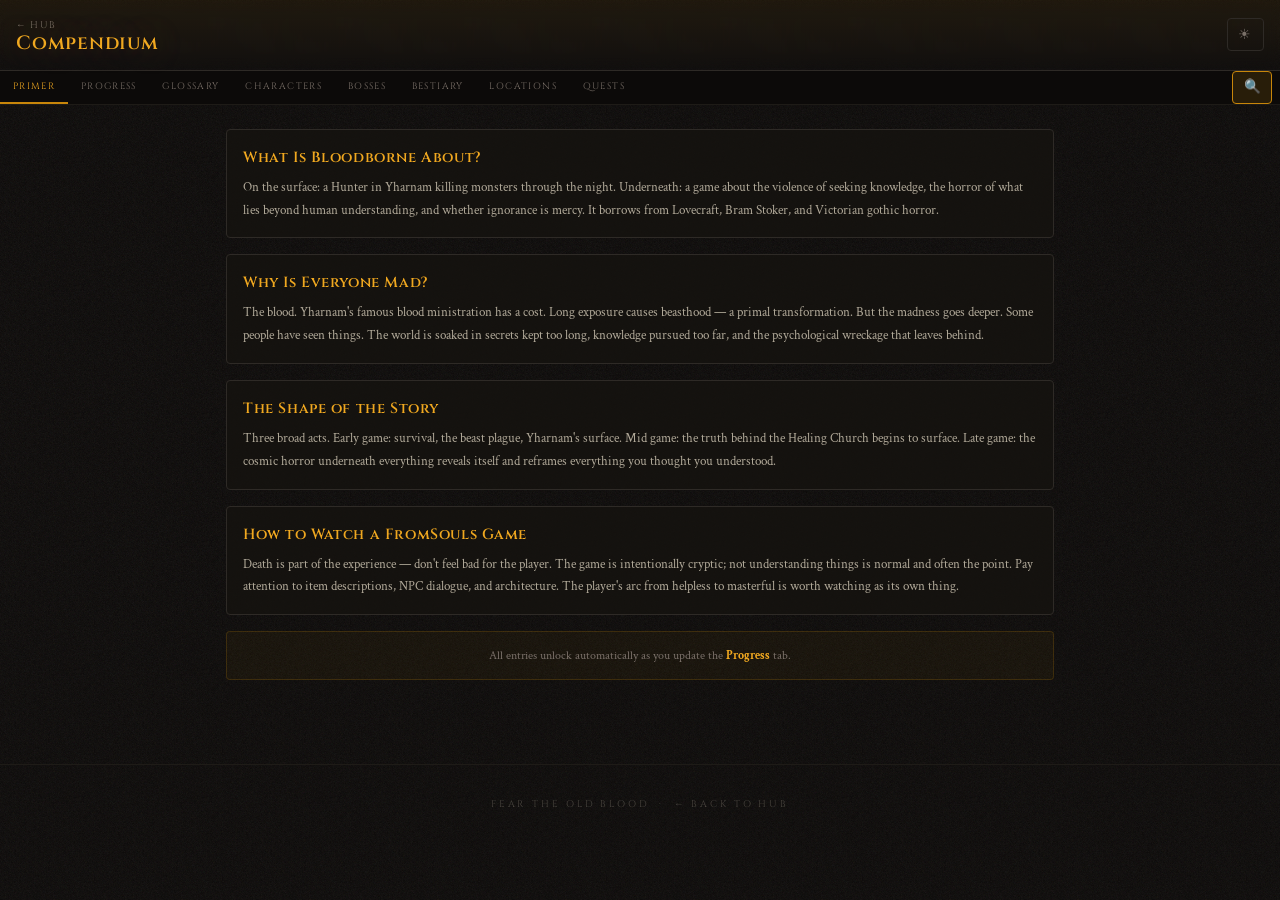
==== commit 0bd22281: "Update compendium.html" ====
--- a/compendium.html
+++ b/compendium.html
@@ -66,7 +66,7 @@
 </div>
 
 <!-- SEARCH BAR -->
-<div id="searchWrap" style="display:none;padding:0.5rem 1rem;border-bottom:1px solid var(--border-sub);position:sticky;top:96px;z-index:80;background:var(--bg);backdrop-filter:blur(8px)">
+<div id="searchWrap" style="display:none;padding:0.5rem 1rem;border-bottom:1px solid var(--border-sub);position:sticky;top:96px;z-index:95;background:var(--bg);backdrop-filter:blur(8px)">
   <div style="position:relative">
     <input type="search" id="searchInput" placeholder="Search bosses, NPCs, enemies, locations..." style="padding-left:2rem;font-size:0.82rem">
     <span style="position:absolute;left:0.6rem;top:50%;transform:translateY(-50%);color:var(--text-faint);font-size:0.85rem;pointer-events:none">&#128269;</span>
@@ -807,50 +807,49 @@
   results.innerHTML = h;
 }
 
-// Event delegation — clicks on search results bubble up to the container
 document.getElementById('searchResults').addEventListener('click', function(e){
   var row = e.target.closest('.search-result-row');
   if(!row) return;
-  goToResult(row.getAttribute('data-tab'), row.getAttribute('data-id'));
-});
-
-function goToResult(tab, cardId){
-
-  // Close search first
-  toggleSearch();
-
-  // Switch tab
-  document.querySelectorAll('.tab-btn').forEach(function(b){b.classList.remove('active');});
-  document.querySelectorAll('.tab-panel').forEach(function(p){p.classList.remove('active');});
+  var tab    = row.getAttribute('data-tab');
+  var cardId = row.getAttribute('data-id');
+
+  // Close search bar
+  searchOpen = false;
+  document.getElementById('searchWrap').style.display = 'none';
+  document.getElementById('searchInput').value = '';
+  document.getElementById('searchResults').innerHTML = '';
+
+  // Switch to the correct tab
+  document.querySelectorAll('.tab-btn').forEach(function(b){ b.classList.remove('active'); });
+  document.querySelectorAll('.tab-panel').forEach(function(p){ p.classList.remove('active'); });
   var tabBtn = document.querySelector('.tab-btn[data-tab="'+tab+'"]');
   if(tabBtn) tabBtn.classList.add('active');
   var panel = document.getElementById('tab-'+tab);
   if(panel) panel.classList.add('active');
 
-  // Pre-open the card in expandState so renderAll picks it up
+  // Mark the card open before rendering
   expandState[cardId] = true;
 
-  // Re-render the relevant section so the card exists in the DOM
+  // Render the tab so the card is in the DOM
   var renderMap = {
-    bosses: renderBosses, characters: renderCharacters,
-    bestiary: renderBestiary, locations: renderLocations,
-    glossary: renderGlossary, quests: renderQuests,
-    progress: renderProgress, primer: renderPrimer
+    bosses:renderBosses, characters:renderCharacters,
+    bestiary:renderBestiary, locations:renderLocations,
+    glossary:renderGlossary, quests:renderQuests,
+    progress:renderProgress, primer:renderPrimer
   };
   if(renderMap[tab]) renderMap[tab]();
 
-  // Scroll to card after DOM settles
+  // Scroll and flash after DOM settles
   setTimeout(function(){
     var card = document.querySelector('[data-id="'+cardId+'"]');
     if(card){
       card.scrollIntoView({behavior:'smooth', block:'center'});
-      // Flash highlight
       card.style.transition = 'box-shadow 0.3s';
       card.style.boxShadow = '0 0 0 2px var(--accent)';
       setTimeout(function(){ card.style.boxShadow = ''; }, 1200);
     }
-  }, 60);
-}
+  }, 80);
+});
 
 document.getElementById('searchInput').addEventListener('input', function(){ doSearch(this.value); });
 document.getElementById('searchInput').addEventListener('keydown', function(e){ if(e.key==='Escape') toggleSearch(); });
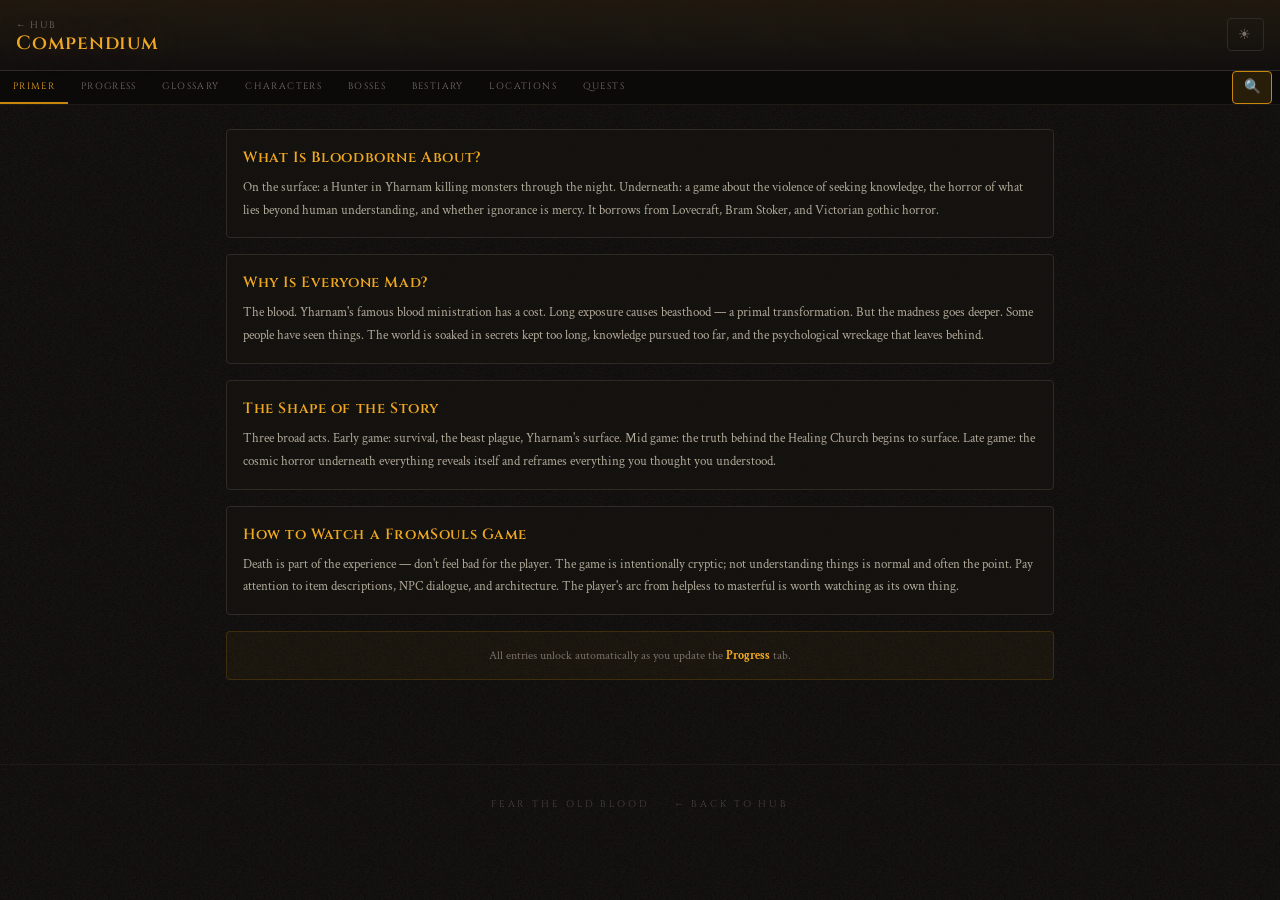
==== commit 5f00739c: "Update compendium.html" ====
--- a/compendium.html
+++ b/compendium.html
@@ -68,7 +68,7 @@
 <!-- SEARCH BAR -->
 <div id="searchWrap" style="display:none;padding:0.5rem 1rem;border-bottom:1px solid var(--border-sub);position:sticky;top:96px;z-index:95;background:var(--bg);backdrop-filter:blur(8px)">
   <div style="position:relative">
-    <input type="search" id="searchInput" placeholder="Search bosses, NPCs, enemies, locations..." style="padding-left:2rem;font-size:0.82rem">
+    <input type="text" id="searchInput" placeholder="Search bosses, NPCs, enemies, locations..." style="padding-left:2rem;font-size:0.82rem" autocomplete="off" autocorrect="off" autocapitalize="off" spellcheck="false">
     <span style="position:absolute;left:0.6rem;top:50%;transform:translateY(-50%);color:var(--text-faint);font-size:0.85rem;pointer-events:none">&#128269;</span>
   </div>
   <div id="searchResults" style="margin-top:0.5rem;display:flex;flex-direction:column;gap:0.3rem"></div>
@@ -851,8 +851,10 @@
   }, 80);
 });
 
-document.getElementById('searchInput').addEventListener('input', function(){ doSearch(this.value); });
-document.getElementById('searchInput').addEventListener('keydown', function(e){ if(e.key==='Escape') toggleSearch(); });
+var _si = document.getElementById('searchInput');
+_si.addEventListener('input',   function(){ doSearch(this.value); });
+_si.addEventListener('keyup',   function(){ doSearch(this.value); });
+_si.addEventListener('keydown', function(e){ if(e.key==='Escape') toggleSearch(); });
 renderAll();
 </script>
 </body>
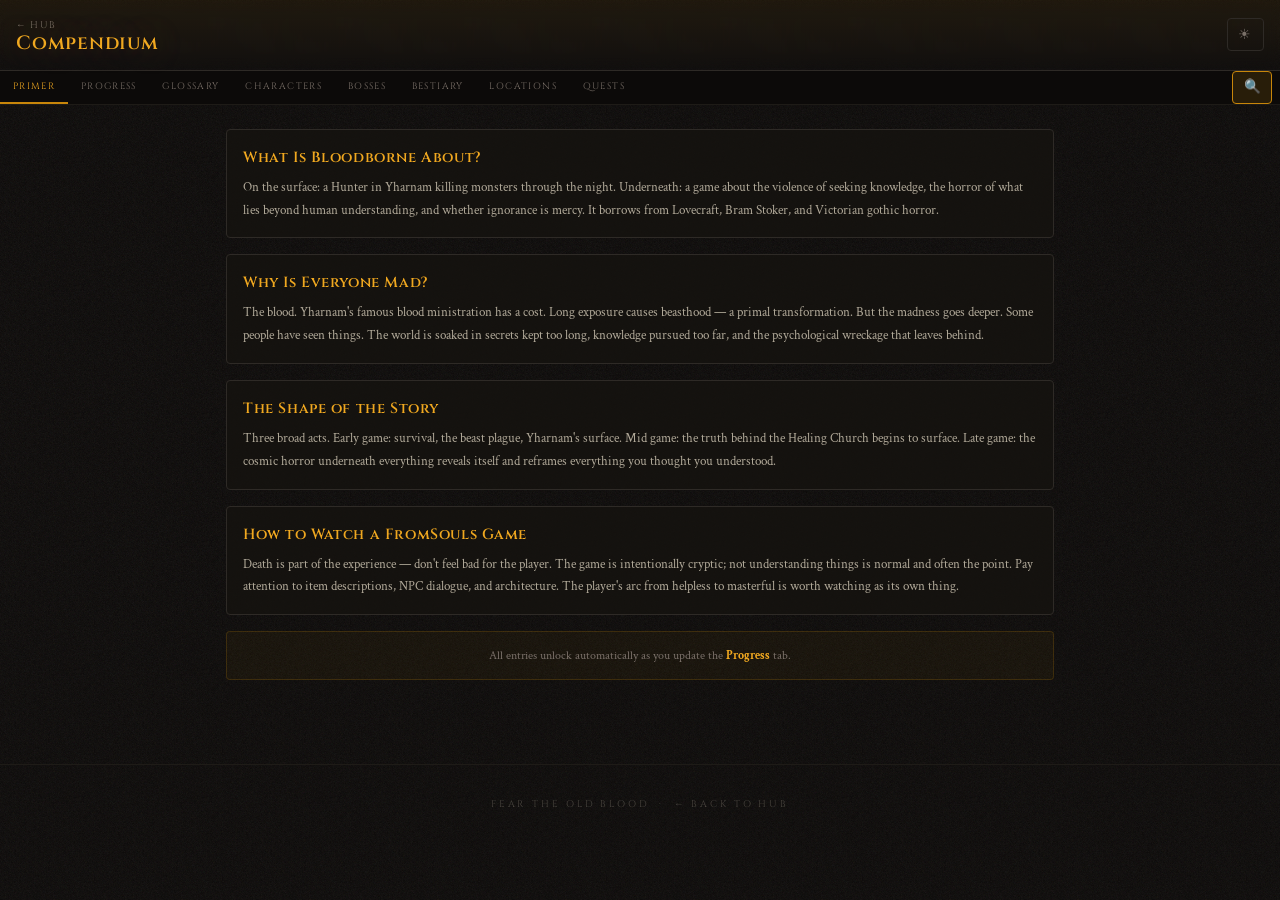
==== commit c6f241e5: "Update compendium.html" ====
--- a/compendium.html
+++ b/compendium.html
@@ -49,6 +49,7 @@
   <button class="tab-btn" data-tab="bestiary">Bestiary</button>
   <button class="tab-btn" data-tab="locations">Locations</button>
   <button class="tab-btn" data-tab="quests">Quests</button>
+  <button id="searchTestBtn" onclick="testSearch()" title="Test search" style="margin-left:auto;margin-right:0.3rem;background:rgba(100,100,100,0.2);border:1px solid #666;border-radius:var(--radius);color:#aaa;cursor:pointer;font-size:0.7rem;padding:0.3rem 0.5rem;display:none">TEST</button>
   <button id="searchToggle" onclick="toggleSearch()" title="Search" style="margin-left:auto;margin-right:0.5rem;background:var(--accent-dim);border:1px solid var(--accent);border-radius:var(--radius);color:var(--accent-s);cursor:pointer;font-size:0.85rem;padding:0.3rem 0.65rem;line-height:1;transition:background 0.2s,border-color 0.2s;flex-shrink:0">&#128269;</button>
 </nav>
 
@@ -65,16 +66,15 @@
   </div>
 </div>
 
-<!-- SEARCH BAR -->
-<div id="searchWrap" style="display:none;padding:0.5rem 1rem;border-bottom:1px solid var(--border-sub);position:sticky;top:96px;z-index:95;background:var(--bg);backdrop-filter:blur(8px)">
+<main class="page-wrap" style="padding-top:0.25rem;padding-bottom:1rem">
+<!-- SEARCH BAR — inside main so it sits in the content flow -->
+<div id="searchWrap" style="display:none;margin-bottom:0.75rem">
   <div style="position:relative">
     <input type="text" id="searchInput" placeholder="Search bosses, NPCs, enemies, locations..." style="padding-left:2rem;font-size:0.82rem" autocomplete="off" autocorrect="off" autocapitalize="off" spellcheck="false">
     <span style="position:absolute;left:0.6rem;top:50%;transform:translateY(-50%);color:var(--text-faint);font-size:0.85rem;pointer-events:none">&#128269;</span>
   </div>
   <div id="searchResults" style="margin-top:0.5rem;display:flex;flex-direction:column;gap:0.3rem"></div>
 </div>
-
-<main class="page-wrap" style="padding-top:0.25rem;padding-bottom:1rem">
 <section class="tab-panel active" id="tab-primer"><div id="primer-cards"></div></section>
 <section class="tab-panel" id="tab-progress">
   <div class="bloodmoon-banner" id="bloodmoonBanner" style="display:none">
@@ -752,110 +752,109 @@
 
 function renderAll(){applyTheme();renderPrimer();renderProgress();renderGlossary();renderCharacters();renderBosses();renderBestiary();renderLocations();renderQuests();}
 
-// ─── SEARCH ───────────────────────────────────────────────────────────────────
+// ─── SEARCH ──────────────────────────────────────────────────────────────────
 var searchOpen = false;
+
 function toggleSearch(){
   searchOpen = !searchOpen;
   var wrap = document.getElementById('searchWrap');
+  var input = document.getElementById('searchInput');
   wrap.style.display = searchOpen ? 'block' : 'none';
-  if(searchOpen){ document.getElementById('searchInput').focus(); }
-  else { document.getElementById('searchInput').value=''; document.getElementById('searchResults').innerHTML=''; }
-}
-
-function doSearch(q){
+  if(searchOpen){ input.focus(); }
+  else { input.value=''; document.getElementById('searchResults').innerHTML=''; }
+}
+
+function doSearch(){
+  var input = document.getElementById('searchInput');
   var results = document.getElementById('searchResults');
+  var q = input.value;
   if(!q.trim()){ results.innerHTML=''; return; }
   var ql = q.toLowerCase();
   var hits = [];
-
   BOSSES.forEach(function(b){
     if((b.name+' '+b.area).toLowerCase().indexOf(ql)>=0)
-      hits.push({label:b.name, sub:b.area+' · Boss', tab:'bosses', id:'b-'+b.name, locked:b.u>state.area});
+      hits.push({label:b.name, sub:b.area+' / Boss', tab:'bosses', id:'b-'+b.name, locked:b.u>state.area});
   });
   NPCS.forEach(function(n){
-    if(!n.dlc||state.dlc)
     if((n.name+' '+n.role).toLowerCase().indexOf(ql)>=0)
-      hits.push({label:n.name, sub:n.f+' · NPC', tab:'characters', id:'n-'+n.name, locked:n.u>state.area});
+      hits.push({label:n.name, sub:n.f+' / NPC', tab:'characters', id:'n-'+n.name, locked:n.u>state.area});
   });
   ENEMIES.forEach(function(e){
     if(e.name.toLowerCase().indexOf(ql)>=0)
-      hits.push({label:e.name, sub:e.t+' · '+e.fs, tab:'bestiary', id:'e-'+e.name, locked:e.u>state.area});
+      hits.push({label:e.name, sub:e.t+' / Enemy', tab:'bestiary', id:'e-'+e.name, locked:e.u>state.area});
   });
   LOCATIONS.forEach(function(l){
-    if(!l.dlc||state.dlc)
     if(l.name.toLowerCase().indexOf(ql)>=0)
-      hits.push({label:l.name, sub:l.type+' · Location', tab:'locations', id:'l-'+l.name, locked:l.u>state.area});
+      hits.push({label:l.name, sub:l.type+' / Location', tab:'locations', id:'l-'+l.name, locked:l.u>state.area});
   });
   GLOSSARY.forEach(function(g){
     if(g.term.toLowerCase().indexOf(ql)>=0)
       hits.push({label:g.term, sub:'Glossary', tab:'glossary', id:'g-'+g.term, locked:g.u>state.area});
   });
-
-  if(!hits.length){ results.innerHTML='<p style="font-size:0.78rem;color:var(--text-faint);font-style:italic;padding:0.3rem 0">No results</p>'; return; }
-
-  // Build rows as plain HTML strings — onclick handled via event delegation on the container
-  var h = '';
+  if(!hits.length){
+    results.innerHTML='<p style="font-size:0.78rem;color:var(--text-faint);padding:0.3rem 0;font-style:italic">No results</p>';
+    return;
+  }
+  var h='';
   hits.slice(0,8).forEach(function(hit){
-    h += '<div class="search-result-row" data-tab="'+hit.tab+'" data-id="'+hit.id+'">'
-      + '<div>'
-      + '<div style="font-size:0.82rem;color:'+(hit.locked?'var(--text-faint)':'var(--text)')+'">'+hit.label+'</div>'
-      + '<div style="font-size:0.62rem;color:var(--text-dim)">'+hit.sub+'</div>'
-      + '</div>'
-      + (hit.locked?'<span style="font-size:0.55rem;color:var(--text-faint);font-family:var(--font-display);letter-spacing:0.1em;text-transform:uppercase">Locked</span>':'')
-      + '</div>';
+    h+='<div class="search-result-row" data-tab="'+hit.tab+'" data-id="'+hit.id+'">'
+      +'<div style="font-size:0.82rem;color:'+(hit.locked?'var(--text-faint)':'var(--text)')+'">'+hit.label+'</div>'
+      +'<div style="font-size:0.62rem;color:var(--text-dim)">'+hit.sub+'</div>'
+      +'</div>';
   });
   results.innerHTML = h;
 }
 
-document.getElementById('searchResults').addEventListener('click', function(e){
-  var row = e.target.closest('.search-result-row');
-  if(!row) return;
-  var tab    = row.getAttribute('data-tab');
-  var cardId = row.getAttribute('data-id');
-
-  // Close search bar
+function navigateToResult(tab, cardId){
   searchOpen = false;
   document.getElementById('searchWrap').style.display = 'none';
   document.getElementById('searchInput').value = '';
   document.getElementById('searchResults').innerHTML = '';
-
-  // Switch to the correct tab
   document.querySelectorAll('.tab-btn').forEach(function(b){ b.classList.remove('active'); });
   document.querySelectorAll('.tab-panel').forEach(function(p){ p.classList.remove('active'); });
   var tabBtn = document.querySelector('.tab-btn[data-tab="'+tab+'"]');
   if(tabBtn) tabBtn.classList.add('active');
   var panel = document.getElementById('tab-'+tab);
   if(panel) panel.classList.add('active');
-
-  // Mark the card open before rendering
   expandState[cardId] = true;
-
-  // Render the tab so the card is in the DOM
-  var renderMap = {
-    bosses:renderBosses, characters:renderCharacters,
-    bestiary:renderBestiary, locations:renderLocations,
-    glossary:renderGlossary, quests:renderQuests,
-    progress:renderProgress, primer:renderPrimer
-  };
+  var renderMap = {bosses:renderBosses,characters:renderCharacters,bestiary:renderBestiary,locations:renderLocations,glossary:renderGlossary,quests:renderQuests,progress:renderProgress,primer:renderPrimer};
   if(renderMap[tab]) renderMap[tab]();
-
-  // Scroll and flash after DOM settles
   setTimeout(function(){
     var card = document.querySelector('[data-id="'+cardId+'"]');
     if(card){
-      card.scrollIntoView({behavior:'smooth', block:'center'});
-      card.style.transition = 'box-shadow 0.3s';
-      card.style.boxShadow = '0 0 0 2px var(--accent)';
-      setTimeout(function(){ card.style.boxShadow = ''; }, 1200);
+      card.scrollIntoView({behavior:'smooth',block:'center'});
+      card.style.transition='box-shadow 0.3s';
+      card.style.boxShadow='0 0 0 2px var(--accent)';
+      setTimeout(function(){ card.style.boxShadow=''; },1200);
     }
-  }, 80);
-});
-
-var _si = document.getElementById('searchInput');
-_si.addEventListener('input',   function(){ doSearch(this.value); });
-_si.addEventListener('keyup',   function(){ doSearch(this.value); });
-_si.addEventListener('keydown', function(e){ if(e.key==='Escape') toggleSearch(); });
+  },80);
+}
+
 renderAll();
+
+// Test function — call testSearch() from console to verify search works
+function testSearch(){
+  var si = document.getElementById('searchInput');
+  var sw = document.getElementById('searchWrap');
+  sw.style.display = 'block';
+  searchOpen = true;
+  si.focus();
+  si.value = 'blood';
+  doSearch();
+  console.log('testSearch: input=', si.value, 'results=', document.getElementById('searchResults').innerHTML.slice(0,200));
+}
+
+// Wire up search after page is fully rendered
+document.getElementById('searchInput').oninput = doSearch;
+document.getElementById('searchInput').onkeyup = doSearch;
+document.getElementById('searchInput').onkeydown = function(e){ if(e.key==='Escape') toggleSearch(); };
+document.getElementById('searchResults').onclick = function(e){
+  var row = e.target.closest ? e.target.closest('.search-result-row') : null;
+  if(!row && e.target.className === 'search-result-row') row = e.target;
+  if(!row) return;
+  navigateToResult(row.getAttribute('data-tab'), row.getAttribute('data-id'));
+};
+
 </script>
 </body>
 </html>
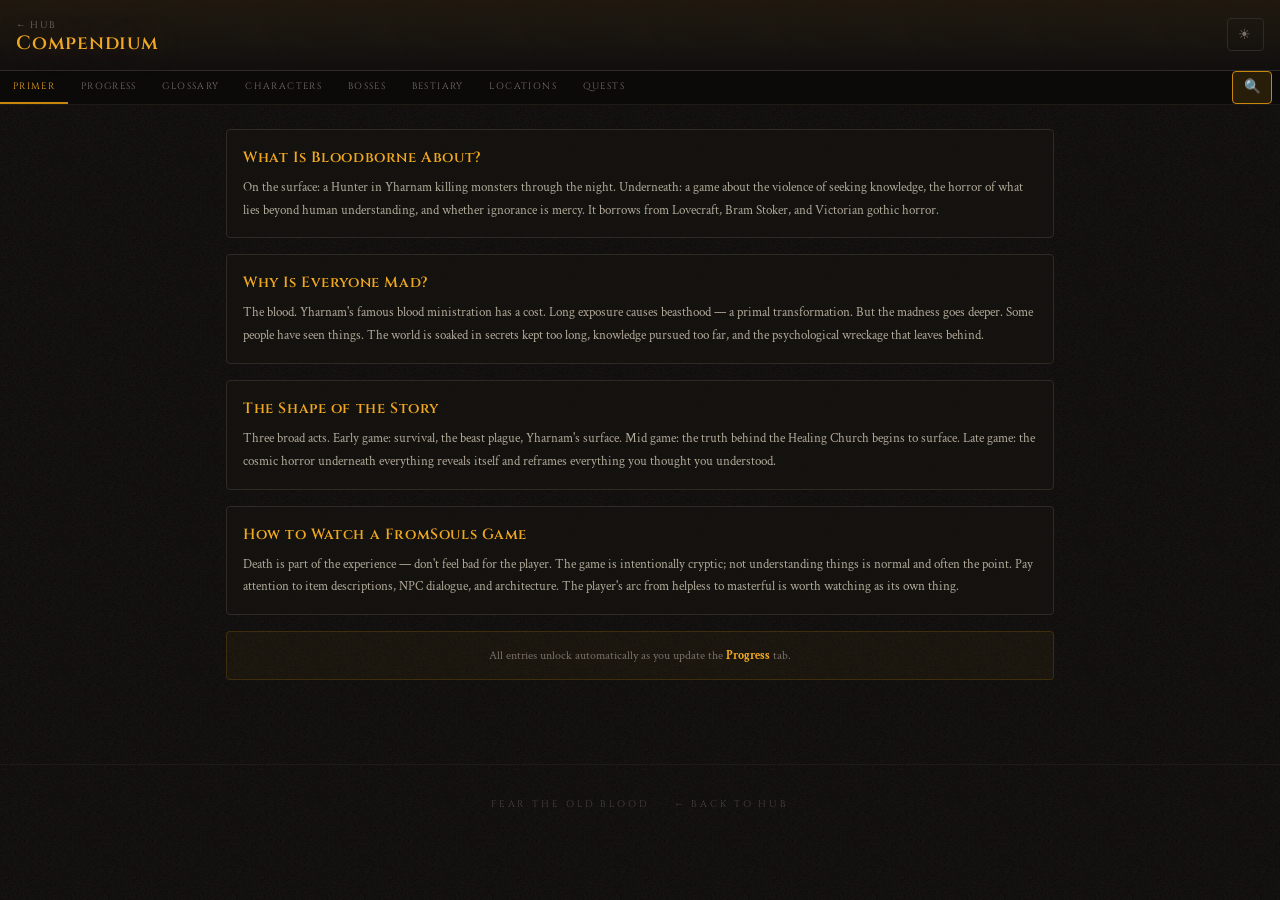
==== commit 443ea7f9: "Update compendium.html" ====
--- a/compendium.html
+++ b/compendium.html
@@ -171,10 +171,7 @@
 
 {term:"Blood Ministration",u:0,
 summary:"The healing practice at the heart of Yharnam's society — and its downfall.",
-lore:"Blood ministration is the Healing Church's gift to the world: the transfusion of Old Blood that cures diseases conventional medicine cannot touch. Pilgrims travel from across the known world to receive it. It works. It genuinely heals people. It also, with prolonged exposure, causes beasthood. The Church knows this. It has known since Laurence first distributed the blood. Blood ministration is the engine that built Yharnam's wealth, the Healing Church's power, and the entire system that the game takes place within. Without it there are no hunters, no Hunt, no Dream. The tragedy of Bloodborne is not that blood ministration was a lie. It is that it was true — and that the people who ran it decided the benefits were worth the cost, even when the cost was paid entirely by everyone else."},
-
-{name:"Chalice Dungeons",type:"Dungeon",u:0,art:"chalice-dungeons",
-lore:"The Chalice Dungeons are the labyrinthine tombs built by the Pthumerian civilisation beneath Yharnam — the oldest structures in the game, predating the Healing Church, Byrgenwerth, and everything built above. They are procedurally generated, meaning no two are identical, but thematically consistent: stone corridors, ritual chambers, the residue of ceremonies performed millennia ago. The dungeons hold Pthumerian queens, ancient beasts, and the physical evidence of first contact with the Great Ones. The Healing Church used them as the source of the Old Blood. Everything that has happened in Yharnam since can be traced back to what someone found in these tunnels and decided to bring up with them."}
+lore:"Blood ministration is the Healing Church's gift to the world: the transfusion of Old Blood that cures diseases conventional medicine cannot touch. Pilgrims travel from across the known world to receive it. It works. It genuinely heals people. It also, with prolonged exposure, causes beasthood. The Church knows this. It has known since Laurence first distributed the blood. Blood ministration is the engine that built Yharnam's wealth, the Healing Church's power, and the entire system that the game takes place within. Without it there are no hunters, no Hunt, no Dream. The tragedy of Bloodborne is not that blood ministration was a lie. It is that it was true — and that the people who ran it decided the benefits were worth the cost, even when the cost was paid entirely by everyone else."}
 
 ];
 var NPCS=[
